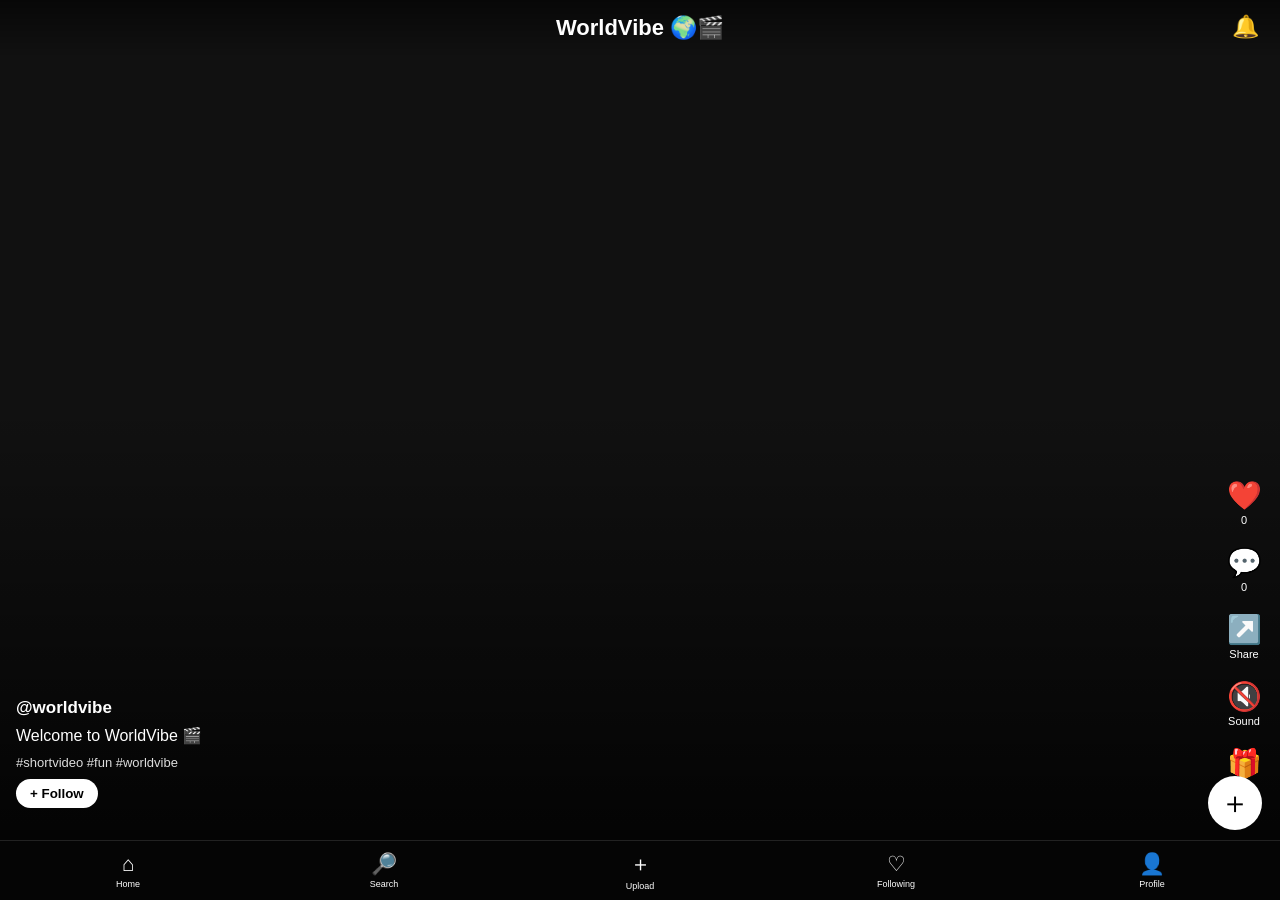
==== app.html @ ce18f0be "Update app.html" ====
<!doctype html>
<html>
<head>
<meta charset="utf-8">
<meta name="viewport" content="width=device-width,initial-scale=1">
<title>WorldVibe 🌍🎬</title>

<style>
*{box-sizing:border-box}
html,body{
 margin:0;width:100%;height:100%;
 background:#000;color:#fff;
 font-family:Arial,sans-serif;
 overflow:hidden
}
button{
 border:0;background:none;color:#fff;
 cursor:pointer
}
#app{width:100%;height:100%}
#feed{
 width:100%;height:100%;
 overflow-y:auto;
 scroll-snap-type:y mandatory
}
.card{
 position:relative;
 width:100%;
 height:100vh;
 overflow:hidden;
 scroll-snap-align:start;
 background:#111
}
.card video{
 width:100%;height:100%;
 object-fit:cover
}
.shade{
 position:absolute;inset:0;
 background:linear-gradient(transparent 45%,rgba(0,0,0,.9));
 pointer-events:none
}
.topbar{
 position:fixed;
 top:0;left:0;right:0;
 height:55px;
 z-index:40;
 display:flex;
 align-items:center;
 justify-content:center;
 background:linear-gradient(rgba(0,0,0,.55),transparent)
}
.logo{
 font-size:22px;
 font-weight:bold
}
.info{
 position:absolute;
 left:16px;
 bottom:92px;
 z-index:10
}
.info b{font-size:17px}
.info p{margin:8px 0}
.info span{font-size:13px;color:#ddd}
.actions{
 position:absolute;
 right:12px;
 bottom:105px;
 display:flex;
 flex-direction:column;
 gap:18px;
 z-index:20;
 text-align:center
}
.action{
 font-size:28px;
 min-width:48px
}
.action small{
 display:block;
 font-size:11px;
 margin-top:2px
}
.followBtn{
 background:#fff;
 color:#000;
 border-radius:20px;
 padding:7px 14px;
 font-weight:bold;
 margin-top:8px
}
.upload{
 position:fixed;
 right:18px;
 bottom:70px;
 width:54px;height:54px;
 border-radius:50%;
 background:#fff;
 color:#000;
 font-size:30px;
 z-index:35
}
nav{
 position:fixed;
 bottom:0;left:0;right:0;
 height:60px;
 background:#050505;
 display:flex;
 justify-content:space-around;
 align-items:center;
 z-index:30;
 border-top:1px solid #222
}
nav button{
 width:20%;
 font-size:21px
}
nav span{
 display:block;
 font-size:9px;
 margin-top:3px
}
.overlay{
 display:none;
 position:fixed;
 inset:0;
 background:#111;
 z-index:100;
 overflow-y:auto;
 padding:22px 18px 80px
}
.close{
 position:absolute;
 right:14px;
 top:12px;
 font-size:25px
}
.profileHead{text-align:center;margin-top:35px}
.avatar{
 width:95px;height:95px;
 border-radius:50%;
 background:#333;
 margin:auto;
 display:flex;
 align-items:center;
 justify-content:center;
 overflow:hidden;
 font-size:45px
}
.avatar img{
 width:100%;height:100%;
 object-fit:cover;
 display:none
}
.profileName{
 font-size:22px;
 margin:12px 0 4px
}
.muted{color:#aaa}
.whiteBtn{
 background:#fff;
 color:#000;
 border-radius:10px;
 padding:10px 18px;
 font-size:15px;
 margin:6px
}
.stats{
 display:flex;
 justify-content:space-around;
 text-align:center;
 margin:25px 0
}
.stats b{font-size:18px}
.stats small{
 display:block;
 color:#aaa;
 margin-top:4px
}
.searchBox{
 width:100%;
 padding:13px;
 border:1px solid #444;
 border-radius:12px;
 background:#222;
 color:#fff;
 font-size:16px;
 margin:50px 0 15px
}
.searchResult{
 padding:14px;
 background:#222;
 border-radius:12px;
 margin:8px 0
}
.commentBox{
 margin-top:15px
}
.commentItem{
 background:rgba(0,0,0,.7);
 padding:8px 12px;
 border-radius:12px;
 margin-top:7px
}
.menu{
 background:#1d1d1d;
 padding:15px;
 border-radius:14px;
 margin:10px 0
}
.coinBox{
 background:linear-gradient(135deg,#222,#111);
 border:1px solid #444;
 border-radius:16px;
 padding:20px;
 text-align:center;
 margin-top:15px
}
.coin{
 font-size:32px;
 font-weight:bold
}
.gift{
 display:inline-block;
 background:#292929;
 padding:12px;
 border-radius:12px;
 margin:5px;
 font-size:14px
}
.noData{
 text-align:center;
 color:#777;
 padding:45px 0
}
.adBox{
 margin:20px 0;
 padding:18px;
 text-align:center;
 border:1px dashed #555;
 border-radius:12px;
 color:#888
}
</style>
</head>

<body>

<div id="app">

<div class="topbar">
<div class="logo">WorldVibe 🌍🎬</div>
</div>

<div id="feed">

<section class="card">

<video
id="video"
autoplay
muted
loop
playsinline
src="https://interactive-examples.mdn.mozilla.net/media/cc0-videos/flower.mp4">
</video>

<div class="shade"></div>

<div class="info">
<b id="videoUser">@worldvibe</b>
<p id="videoCaption">Welcome to WorldVibe 🎬</p>
<span>#shortvideo #fun #worldvibe</span>
<br>
<button class="followBtn" onclick="followUser()">+ Follow</button>
</div>

<div class="actions">

<button class="action" onclick="likeVideo()">
❤️
<small id="likes">0</small>
</button>

<button class="action" onclick="commentVideo()">
💬
<small id="commentCount">0</small>
</button>

<button class="action" onclick="shareVideo()">
↗️
<small>Share</small>
</button>

<button class="action" onclick="toggleSound()">
🔇
<small id="soundText">Sound</small>
</button>

<button class="action" onclick="openGifts()">
🎁
<small>Gift</small>
</button>

</div>

<div id="commentsBox"
style="position:absolute;left:15px;bottom:145px;z-index:20;max-width:70%">
</div>

</section>

</div>

<input id="videoInput" type="file" accept="video/*" hidden>

<button class="upload" onclick="selectVideo()">＋</button>

<nav>

<button onclick="goHome()">
⌂
<span>Home</span>
</button>

<button onclick="openSearch()">
🔎
<span>Search</span>
</button>

<button onclick="selectVideo()">
＋
<span>Upload</span>
</button>

<button onclick="openFollowing()">
♡
<span>Following</span>
</button>

<button onclick="openProfile()">
👤
<span>Profile</span>
</button>

</nav>


<!-- PROFILE -->

<div id="profileBox" class="overlay">

<button class="close" onclick="closeOverlay('profileBox')">✕</button>

<div class="profileHead">

<div class="avatar">

<img id="profilePhoto">

<span id="profileIcon">👤</span>

</div>

<input
id="profilePhotoInput"
type="file"
accept="image/*"
hidden>

<button
class="whiteBtn"
onclick="document.getElementById('profilePhotoInput').click()">
📷 Change Photo
</button>

<div class="profileName" id="profileUsername">
@worldvibe
</div>

<div class="muted">
WorldVibe 🌍
</div>

<button class="whiteBtn" onclick="editProfile()">
✏️ Edit Profile
</button>

</div>

<div class="stats">

<div>
<b id="myVideosCount">0</b>
<small>Videos</small>
</div>

<div>
<b id="followersCount">0</b>
<small>Followers</small>
</div>

<div>
<b id="followingCount">0</b>
<small>Following</small>
</div>

<div>
<b id="myLikesCount">0</b>
<small>Likes</small>
</div>

</div>

<hr style="border-color:#333">

<h3>🎬 My Videos</h3>

<div id="myVideos" class="noData">
No videos yet
</div>

<h3>💰 Creator Center</h3>

<div class="coinBox">

<div class="coin">
🪙 <span id="coins">0</span>
</div>

<p class="muted">
Coins & creator earnings prototype
</p>

<button class="whiteBtn" onclick="openGifts()">
🎁 Gifts
</button>

<button class="whiteBtn" onclick="showEarnings()">
💰 Earnings
</button>

</div>

<div class="adBox">
📢 Advertisement Space
<br>
<small>Ads can be connected later with a real ad network.</small>
</div>

<div class="menu" onclick="showReport()">
🚩 Report a Problem
</div>

<div class="menu" onclick="showBlock()">
🚫 Block User
</div>

</div>


<!-- SEARCH -->

<div id="searchBox" class="overlay">

<button class="close" onclick="closeOverlay('searchBox')">✕</button>

<input
id="searchInput"
class="searchBox"
placeholder="Search users, videos..."
oninput="searchUsers()">

<div id="searchResults">

<div class="noData">
Search WorldVibe
</div>

</div>

</div>


<!-- FOLLOWING -->

<div id="followingBox" class="overlay">

<button class="close" onclick="closeOverlay('followingBox')">✕</button>

<h2 style="margin-top:50px">♡ Following</h2>

<div id="followingList" class="noData">
You are not following anyone yet.
</div>

</div>


<!-- NOTIFICATIONS -->

<div id="notificationBox" class="overlay">

<button class="close" onclick="closeOverlay('notificationBox')">✕</button>

<h2 style="margin-top:50px">🔔 Notifications</h2>

<div id="notifications">

<div class="menu">
❤️ Welcome to WorldVibe
</div>

</div>

</div>


<!-- GIFTS -->

<div id="giftBox" class="overlay">

<button class="close" onclick="closeOverlay('giftBox')">✕</button>

<h2 style="margin-top:50px">🎁 Send Gift</h2>

<p class="muted">
Choose a virtual gift.
</p>

<div>

<button class="gift" onclick="sendGift(10)">
🌹 Rose<br>10 coins
</button>

<button class="gift" onclick="sendGift(50)">
❤️ Heart<br>50 coins
</button>

<button class="gift" onclick="sendGift(100)">
💎 Diamond<br>100 coins
</button>

<button class="gift" onclick="sendGift(500)">
👑 Crown<br>500 coins
</button>

</div>

<div class="coinBox">
Your Coins:
<strong id="giftCoins">0</strong>
</div>

</div>


<!-- NOTIFICATION BUTTON -->

<button
onclick="openNotifications()"
style="
position:fixed;
top:13px;
right:15px;
z-index:45;
font-size:22px;">
🔔
</button>

</div>


<script>

let likes=0;
let liked=false;
let followed=false;
let followers=0;
let following=0;
let comments=0;
let coins=0;
let uploadedVideos=0;
let myLikes=0;

let followingUsers=[];

function $(id){
 return document.getElementById(id);
}


/* HOME */

function goHome(){

 closeAll();

 $('feed').scrollTop=0;

}


/* PROFILE */

function openProfile(){

 closeAll();

 $('profileBox').style.display='block';

 updateStats();

}

function editProfile(){

 let name=prompt("Enter your name:");

 if(name && name.trim()){

  $('profileUsername').innerText="@"+name.trim();

 }

}


/* PROFILE PHOTO */

$('profilePhotoInput').onchange=function(){

 if(this.files[0]){

  let photo=$('profilePhoto');

  let icon=$('profileIcon');

  photo.src=URL.createObjectURL(this.files[0]);

  photo.style.display='block';

  icon.style.display='none';

 }

};


/* LIKE */

function likeVideo(){

 if(liked){

  likes--;

  liked=false;

 }else{

  likes++;

  liked=true;

 }

 $('likes').innerText=likes;

 myLikes=likes;

 $('myLikesCount').innerText=myLikes;

}


/* FOLLOW */

function followUser(){

 if(followed){

  followed=false;

  followers=Math.max(0,followers-1);

  following=Math.max(0,following-1);

  followingUsers=followingUsers.filter(
   x=>x!=='@worldvibe'
  );

 }else{

  followed=true;

  followers++;

  following++;

  followingUsers.push('@worldvibe');

  addNotification(
   "You are now following @worldvibe"
  );

 }

 updateStats();

 document.querySelector('.followBtn').innerText=
 followed ? "✓ Following" : "+ Follow";

}


/* COMMENTS */

function commentVideo(){

 let text=prompt("Write your comment:");

 if(!text || !text.trim()) return;

 comments++;

 $('commentCount').innerText=comments;

 let item=document.createElement('div');

 item.className='commentItem';

 item.innerText="💬 "+text.trim();

 $('commentsBox').appendChild(item);

}


/* SOUND */

function toggleSound(){

 let v=$('video');

 v.muted=!v.muted;

 $('soundText').innerText=
 v.muted ? "Sound" : "Mute";

}


/* SHARE */

function shareVideo(){

 if(navigator.share){

  navigator.share({

   title:"WorldVibe",

   text:"Check this video on WorldVibe 🌍🎬"

  }).catch(()=>{});

 }else{

  alert("Share feature is available on this device/browser.");

 }

}


/* UPLOAD */

function selectVideo(){

 $('videoInput').click();

}

$('videoInput').onchange=function(){

 if(!this.files[0]) return;

 let file=this.files[0];

 let url=URL.createObjectURL(file);

 let v=$('video');

 v.src=url;

 v.muted=false;

 v.controls=true;

 v.load();

 v.play().catch(()=>{});

 uploadedVideos++;

 updateStats();

 $('myVideos').innerHTML=
 '<div class="menu">🎬 '+escapeHtml(file.name)+'</div>';

 $('videoCaption').innerText=
 "My new WorldVibe video 🎬";

 addNotification(
  "Your video was uploaded successfully."
 );

};


/* SEARCH */

function openSearch(){

 closeAll();

 $('searchBox').style.display='block';

 setTimeout(()=>{
  $('searchInput').focus();
 },100);

}

function searchUsers(){

 let q=$('searchInput').value.toLowerCase().trim();

 let box=$('searchResults');

 if(!q){

  box.innerHTML=
  '<div class="noData">Search WorldVibe</div>';

  return;

 }

 let users=[
  '@worldvibe',
  '@creator',
  '@music',
  '@travel',
  '@fun',
  '@sports'
 ];

 let results=users.filter(
  u=>u.includes(q)
 );

 if(results.length===0){

  box.innerHTML=
  '<div class="noData">No results found</div>';

  return;

 }

 box.innerHTML='';

 results.forEach(user=>{

  let div=document.createElement('div');

  div.className='searchResult';

  div.innerHTML=
  '<b>'+user+'</b><br>'+
  '<small class="muted">WorldVibe creator</small>';

  box.appendChild(div);

 });

}


/* FOLLOWING */

function openFollowing(){

 closeAll();

 $('followingBox').style.display='block';

 renderFollowing();

}

function renderFollowing(){

 let box=$('followingList');

 if(followingUsers.length===0){

  box.className='noData';

  box.innerText=
  'You are not following anyone yet.';

  return;

 }

 box.className='';

 box.innerHTML='';

 followingUsers.forEach(user=>{

  let div=document.createElement('div');

  div.className='searchResult';

  div.innerHTML=
  '👤 <b>'+user+'</b>';

  box.appendChild(div);

 });

}


/* NOTIFICATIONS */

function openNotifications(){

 closeAll();

 $('notificationBox').style.display='block';

}

function addNotification(text){

 let div=document.createElement('div');

 div.className='menu';

 div.innerText='🔔 '+text;

 $('notifications').prepend(div);

}


/* GIFTS */

function openGifts(){

 closeAll();

 $('giftBox').style.display='block';

 $('giftCoins').innerText=coins;

}

function sendGift(amount){

 if(coins < amount){

  alert(
   "Not enough coins in prototype."
  );

  return;

 }

 coins-=amount;

 $('giftCoins').innerText=coins;

 $('coins').innerText=coins;

 addNotification(
  "You sent a gift worth "+amount+" coins."
 );

 alert("Gift sent 🎁");

}


/* EARNINGS */

function showEarnings(){

 alert(
  "Creator Earnings\n\n"+
  "Coins: "+coins+"\n\n"+
  "Real money withdrawals will be connected later with a secure payment system."
 );

}


/* REPORT */

function showReport(){

 let text=prompt(
  "Tell us about the problem:"
 );

 if(text){

  addNotification(
   "Your report has been submitted."
  );

  alert(
   "Report submitted successfully."
  );

 }

}


/* BLOCK */

function showBlock(){

 if(confirm(
  "Block @worldvibe?"
 )){

  addNotification(
   "User blocked in prototype."
  );

  alert("User blocked.");

 }

}


/* STATS */

function updateStats(){

 $('myVideosCount').innerText=
 uploadedVideos;

 $('followersCount').innerText=
 followers;

 $('followingCount').innerText=
 following;

 $('myLikesCount').innerText=
 myLikes;

}


/* CLOSE */

function closeOverlay(id){

 $(id).style.display='none';

}

function closeAll(){

 document.querySelectorAll('.overlay')
 .forEach(x=>{
  x.style.display='none';
 });

}


/* ESCAPE */

function escapeHtml(text){

 return text
 .replace(/&/g,'&amp;')
 .replace(/</g,'&lt;')
 .replace(/>/g,'&gt;')
 .replace(/"/g,'&quot;')
 .replace(/'/g,'&#039;');

}


/* INITIAL */

updateStats();

</script>

</body>
</html>
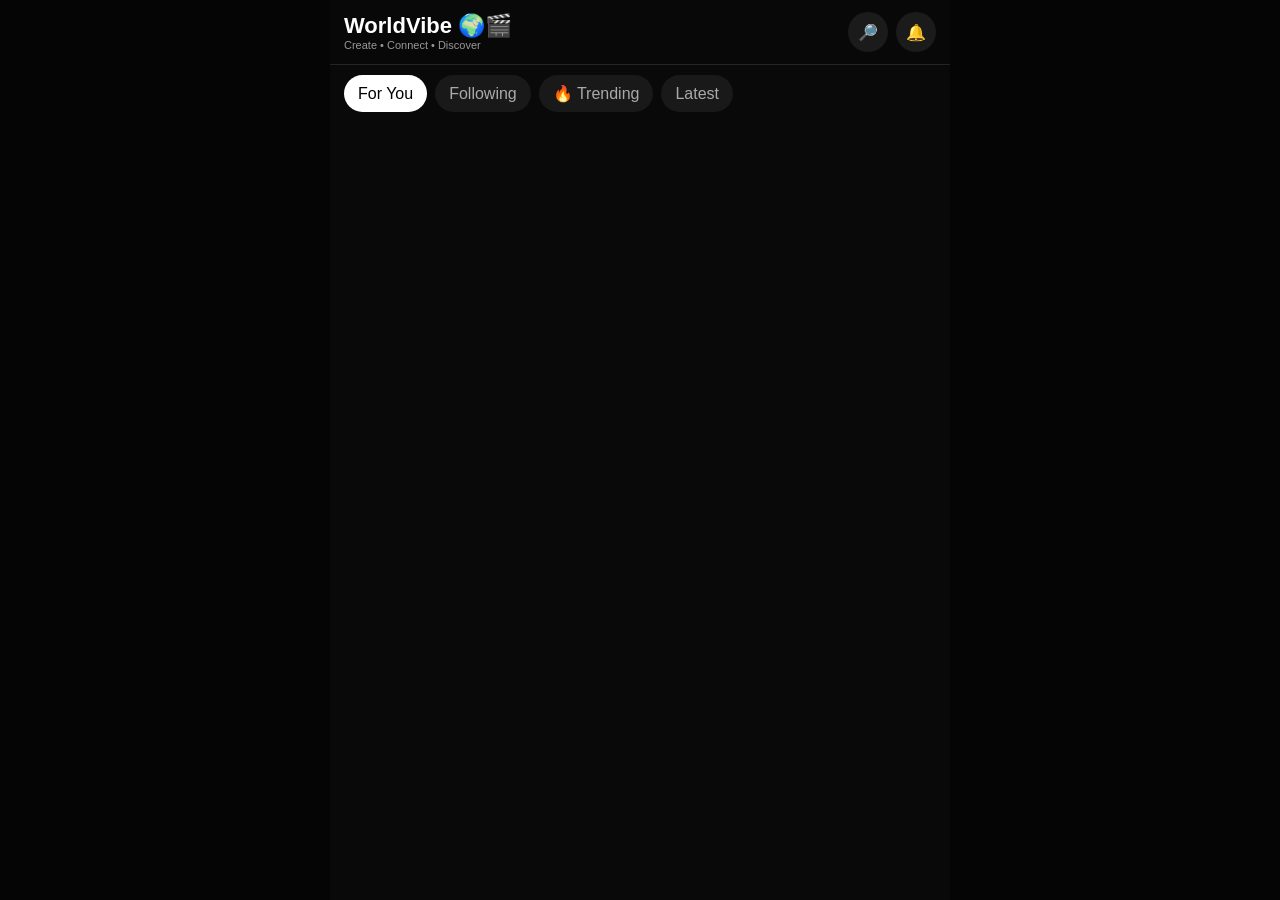
==== commit ebc93740: "Update app.html" ====
--- a/app.html
+++ b/app.html
@@ -1,1116 +1,970 @@
 <!doctype html>
-<html>
+<html lang="en">
 <head>
 <meta charset="utf-8">
-<meta name="viewport" content="width=device-width,initial-scale=1">
+<meta name="viewport" content="width=device-width,initial-scale=1,maximum-scale=1">
+<meta name="theme-color" content="#050505">
 <title>WorldVibe 🌍🎬</title>
 
 <style>
 *{box-sizing:border-box}
-html,body{
- margin:0;width:100%;height:100%;
- background:#000;color:#fff;
- font-family:Arial,sans-serif;
- overflow:hidden
-}
-button{
- border:0;background:none;color:#fff;
- cursor:pointer
-}
-#app{width:100%;height:100%}
-#feed{
- width:100%;height:100%;
- overflow-y:auto;
- scroll-snap-type:y mandatory
-}
+html,body{margin:0;background:#050505;color:#fff;font-family:Arial,Helvetica,sans-serif}
+body.light{background:#f2f2f2;color:#111}
+button,input,textarea,select{font:inherit}
+button{border:0;cursor:pointer}
+
+.app{max-width:620px;margin:auto;min-height:100vh;background:#090909}
+body.light .app{background:#fff}
+
+.top{
+ position:sticky;top:0;z-index:30;
+ background:#090909ee;backdrop-filter:blur(14px);
+ padding:12px 14px;border-bottom:1px solid #252525
+}
+body.light .top{background:#fffffff2}
+
+.brand{font-size:22px;font-weight:800}
+.sub{font-size:11px;color:#999}
+
+.row{display:flex;align-items:center;gap:8px}
+.between{justify-content:space-between}
+
+.icon{
+ width:40px;height:40px;border-radius:50%;
+ background:#1b1b1b;color:#fff
+}
+
+.page{display:none;padding-bottom:90px}
+.page.active{display:block}
+
+.pad{padding:14px}
+.section{margin:15px 14px}
+
+.tabs{
+ display:flex;gap:8px;overflow:auto;
+ padding:10px 14px
+}
+.tabs button{
+ background:#191919;color:#aaa;
+ border-radius:20px;padding:9px 14px;
+ white-space:nowrap
+}
+.tabs button.active{background:#fff;color:#000}
+
 .card{
- position:relative;
+ background:#111;border:1px solid #252525;
+ border-radius:18px;margin:12px 14px;overflow:hidden
+}
+body.light .card{background:#fff;border-color:#ddd}
+
+.cardpad{padding:14px}
+
+.video{
+ height:480px;background:#000;
+ position:relative;overflow:hidden;
+ display:flex;align-items:center;justify-content:center
+}
+
+.video video,.video img{
+ width:100%;height:100%;object-fit:cover
+}
+
+.videoPlaceholder{
+ font-size:70px
+}
+
+.overlay{
+ position:absolute;left:12px;right:12px;bottom:12px;
+ display:flex;justify-content:space-between;
+ align-items:flex-end
+}
+
+.caption{
+ max-width:70%;
+ text-shadow:0 2px 6px #000
+}
+
+.actions{
+ display:flex;flex-direction:column;gap:8px
+}
+
+.action{
+ background:#000a;color:#fff;
+ border-radius:20px;padding:9px 11px
+}
+
+.avatar{
+ width:42px;height:42px;border-radius:50%;
+ object-fit:cover;background:#333
+}
+
+.avatar.big{width:82px;height:82px}
+
+.muted{color:#999;font-size:13px}
+.red{color:#ff375f}
+.gold{color:#ffd54a}
+.green{color:#35d07f}
+
+.pill{
+ background:#1b1b1b;color:#fff;
+ border-radius:22px;padding:9px 13px
+}
+
+input,textarea,select{
  width:100%;
- height:100vh;
- overflow:hidden;
- scroll-snap-align:start;
- background:#111
-}
-.card video{
- width:100%;height:100%;
- object-fit:cover
-}
-.shade{
- position:absolute;inset:0;
- background:linear-gradient(transparent 45%,rgba(0,0,0,.9));
- pointer-events:none
-}
-.topbar{
+ background:#181818;color:#fff;
+ border:1px solid #303030;
+ border-radius:12px;padding:12px;
+ margin:6px 0;outline:none
+}
+
+body.light input,
+body.light textarea,
+body.light select{
+ background:#eee;color:#111;border-color:#ccc
+}
+
+.primary{
+ background:#fff;color:#000;
+ padding:12px 16px;border-radius:12px;
+ font-weight:700
+}
+
+.secondary{
+ background:#242424;color:#fff;
+ padding:12px 16px;border-radius:12px
+}
+
+.danger{
+ background:#ff375f;color:#fff;
+ padding:12px 16px;border-radius:12px
+}
+
+.grid{
+ display:grid;
+ grid-template-columns:repeat(2,1fr);
+ gap:10px
+}
+
+.stat{
+ background:#151515;
+ border:1px solid #282828;
+ border-radius:14px;
+ padding:13px;
+ text-align:center
+}
+
+body.light .stat{background:#f2f2f2;border-color:#ddd}
+
+.stat b{
+ display:block;font-size:20px
+}
+
+.listitem{
+ padding:14px 0;
+ border-bottom:1px solid #262626
+}
+
+.notice{
+ background:#171717;
+ border-radius:12px;
+ padding:12px;
+ margin:8px 0
+}
+
+body.light .notice{background:#eee}
+
+.badge{
+ font-size:11px;
+ background:#292929;
+ border-radius:10px;
+ padding:4px 7px
+}
+
+.nav{
  position:fixed;
- top:0;left:0;right:0;
- height:55px;
+ bottom:0;
+ left:50%;
+ transform:translateX(-50%);
+ width:min(620px,100%);
  z-index:40;
- display:flex;
- align-items:center;
- justify-content:center;
- background:linear-gradient(rgba(0,0,0,.55),transparent)
-}
-.logo{
- font-size:22px;
- font-weight:bold
-}
-.info{
- position:absolute;
- left:16px;
- bottom:92px;
- z-index:10
-}
-.info b{font-size:17px}
-.info p{margin:8px 0}
-.info span{font-size:13px;color:#ddd}
-.actions{
- position:absolute;
- right:12px;
- bottom:105px;
- display:flex;
- flex-direction:column;
- gap:18px;
- z-index:20;
- text-align:center
-}
-.action{
- font-size:28px;
- min-width:48px
-}
-.action small{
+ display:grid;
+ grid-template-columns:repeat(5,1fr);
+ background:#090909f7;
+ border-top:1px solid #292929;
+ padding:7px 4px
+}
+
+body.light .nav{background:#fff}
+
+.nav button{
+ background:none;
+ color:#999;
+ padding:5px;
+ font-size:11px
+}
+
+.nav button.active{color:#fff}
+body.light .nav button.active{color:#000}
+
+.nav b{
  display:block;
- font-size:11px;
- margin-top:2px
-}
-.followBtn{
- background:#fff;
- color:#000;
- border-radius:20px;
- padding:7px 14px;
- font-weight:bold;
- margin-top:8px
-}
-.upload{
- position:fixed;
- right:18px;
- bottom:70px;
- width:54px;height:54px;
- border-radius:50%;
- background:#fff;
- color:#000;
- font-size:30px;
- z-index:35
-}
-nav{
- position:fixed;
- bottom:0;left:0;right:0;
- height:60px;
- background:#050505;
- display:flex;
- justify-content:space-around;
- align-items:center;
- z-index:30;
- border-top:1px solid #222
-}
-nav button{
- width:20%;
- font-size:21px
-}
-nav span{
- display:block;
- font-size:9px;
- margin-top:3px
-}
-.overlay{
- display:none;
+ font-size:20px
+}
+
+.modal{
  position:fixed;
  inset:0;
- background:#111;
+ background:#000b;
  z-index:100;
- overflow-y:auto;
- padding:22px 18px 80px
-}
+ display:none;
+ align-items:flex-end
+}
+
+.modal.show{display:flex}
+
+.sheet{
+ background:#101010;
+ color:#fff;
+ width:100%;
+ max-width:620px;
+ margin:auto;
+ border-radius:22px 22px 0 0;
+ padding:18px;
+ max-height:88vh;
+ overflow:auto
+}
+
+body.light .sheet{background:#fff;color:#111}
+
 .close{
- position:absolute;
- right:14px;
- top:12px;
- font-size:25px
-}
-.profileHead{text-align:center;margin-top:35px}
-.avatar{
- width:95px;height:95px;
+ float:right;
+ width:34px;height:34px;
  border-radius:50%;
- background:#333;
- margin:auto;
- display:flex;
- align-items:center;
- justify-content:center;
- overflow:hidden;
- font-size:45px
-}
-.avatar img{
- width:100%;height:100%;
- object-fit:cover;
+ background:#222;color:#fff
+}
+
+.toast{
+ position:fixed;
+ bottom:95px;
+ left:50%;
+ transform:translateX(-50%);
+ background:#fff;color:#000;
+ padding:12px 18px;
+ border-radius:24px;
+ z-index:200;
  display:none
 }
-.profileName{
- font-size:22px;
- margin:12px 0 4px
-}
-.muted{color:#aaa}
-.whiteBtn{
- background:#fff;
- color:#000;
- border-radius:10px;
- padding:10px 18px;
- font-size:15px;
- margin:6px
-}
-.stats{
- display:flex;
- justify-content:space-around;
- text-align:center;
- margin:25px 0
-}
-.stats b{font-size:18px}
-.stats small{
- display:block;
- color:#aaa;
- margin-top:4px
-}
-.searchBox{
- width:100%;
- padding:13px;
- border:1px solid #444;
- border-radius:12px;
- background:#222;
- color:#fff;
- font-size:16px;
- margin:50px 0 15px
-}
-.searchResult{
- padding:14px;
- background:#222;
- border-radius:12px;
- margin:8px 0
-}
-.commentBox{
- margin-top:15px
-}
-.commentItem{
- background:rgba(0,0,0,.7);
- padding:8px 12px;
- border-radius:12px;
- margin-top:7px
-}
-.menu{
- background:#1d1d1d;
- padding:15px;
- border-radius:14px;
- margin:10px 0
-}
-.coinBox{
- background:linear-gradient(135deg,#222,#111);
- border:1px solid #444;
- border-radius:16px;
- padding:20px;
- text-align:center;
- margin-top:15px
-}
-.coin{
- font-size:32px;
- font-weight:bold
-}
-.gift{
- display:inline-block;
- background:#292929;
- padding:12px;
- border-radius:12px;
- margin:5px;
- font-size:14px
-}
-.noData{
- text-align:center;
- color:#777;
- padding:45px 0
-}
-.adBox{
- margin:20px 0;
- padding:18px;
- text-align:center;
- border:1px dashed #555;
- border-radius:12px;
- color:#888
+
+.search{
+ display:flex;gap:8px
+}
+
+.search input{margin:0}
+
+.small{font-size:12px}
+
+hr{
+ border:0;border-top:1px solid #292929
+}
+
+.live{
+ background:#ff1744;
+ border-radius:8px;
+ padding:4px 7px;
+ font-size:11px
 }
 </style>
 </head>
 
 <body>
 
-<div id="app">
-
-<div class="topbar">
-<div class="logo">WorldVibe 🌍🎬</div>
-</div>
-
-<div id="feed">
-
-<section class="card">
-
-<video
-id="video"
-autoplay
-muted
-loop
-playsinline
-src="https://interactive-examples.mdn.mozilla.net/media/cc0-videos/flower.mp4">
-</video>
-
-<div class="shade"></div>
-
-<div class="info">
-<b id="videoUser">@worldvibe</b>
-<p id="videoCaption">Welcome to WorldVibe 🎬</p>
-<span>#shortvideo #fun #worldvibe</span>
-<br>
-<button class="followBtn" onclick="followUser()">+ Follow</button>
-</div>
-
-<div class="actions">
-
-<button class="action" onclick="likeVideo()">
-❤️
-<small id="likes">0</small>
-</button>
-
-<button class="action" onclick="commentVideo()">
-💬
-<small id="commentCount">0</small>
-</button>
-
-<button class="action" onclick="shareVideo()">
-↗️
-<small>Share</small>
-</button>
-
-<button class="action" onclick="toggleSound()">
-🔇
-<small id="soundText">Sound</small>
-</button>
-
-<button class="action" onclick="openGifts()">
-🎁
-<small>Gift</small>
-</button>
-
-</div>
-
-<div id="commentsBox"
-style="position:absolute;left:15px;bottom:145px;z-index:20;max-width:70%">
-</div>
-
-</section>
-
-</div>
-
-<input id="videoInput" type="file" accept="video/*" hidden>
-
-<button class="upload" onclick="selectVideo()">＋</button>
-
-<nav>
-
-<button onclick="goHome()">
-⌂
-<span>Home</span>
-</button>
-
-<button onclick="openSearch()">
-🔎
-<span>Search</span>
-</button>
-
-<button onclick="selectVideo()">
-＋
-<span>Upload</span>
-</button>
-
-<button onclick="openFollowing()">
-♡
-<span>Following</span>
-</button>
-
-<button onclick="openProfile()">
-👤
-<span>Profile</span>
-</button>
-
-</nav>
+<div class="app">
+
+<header class="top row between">
+  <div>
+    <div class="brand">WorldVibe 🌍🎬</div>
+    <div class="sub">Create • Connect • Discover</div>
+  </div>
+
+  <div class="row">
+    <button class="icon" onclick="openModal('searchModal')">🔎</button>
+    <button class="icon" onclick="openPage('notifications')">🔔</button>
+  </div>
+</header>
+
+
+<!-- HOME -->
+
+<main id="home" class="page active">
+
+  <div class="tabs">
+
+    <button class="active"
+      onclick="setFeed('foryou',this)">
+      For You
+    </button>
+
+    <button onclick="setFeed('following',this)">
+      Following
+    </button>
+
+    <button onclick="setFeed('trending',this)">
+      🔥 Trending
+    </button>
+
+    <button onclick="setFeed('latest',this)">
+      Latest
+    </button>
+
+  </div>
+
+  <div id="feed"></div>
+
+</main>
+
+
+<!-- DISCOVER -->
+
+<main id="discover" class="page">
+
+  <div class="pad">
+
+    <div class="search">
+
+      <input
+        id="discoverSearch"
+        placeholder="Search people, videos, hashtags..."
+        oninput="searchAll()">
+
+      <button
+        class="primary"
+        onclick="searchAll()">
+        Search
+      </button>
+
+    </div>
+
+  </div>
+
+  <div class="tabs">
+
+    <button class="active">
+      🔥 Trending
+    </button>
+
+    <button onclick="toast('Challenges ready for backend')">
+      🏆 Challenges
+    </button>
+
+    <button onclick="toast('Sounds library ready')">
+      🎵 Sounds
+    </button>
+
+  </div>
+
+  <div class="section">
+
+    <h2>Trending Creators</h2>
+
+    <div id="creators"></div>
+
+  </div>
+
+  <div class="section">
+
+    <h2>Trending Hashtags</h2>
+
+    <div class="row" style="flex-wrap:wrap">
+
+      <span class="pill">#WorldVibe</span>
+      <span class="pill">#Travel</span>
+      <span class="pill">#Music</span>
+      <span class="pill">#Comedy</span>
+      <span class="pill">#Football</span>
+      <span class="pill">#Viral</span>
+
+    </div>
+
+  </div>
+
+  <div class="section">
+
+    <h2>Search Results</h2>
+
+    <div id="results" class="muted">
+      Type something above.
+    </div>
+
+  </div>
+
+</main>
+
+
+<!-- CREATE -->
+
+<main id="upload" class="page">
+
+  <div class="section">
+
+    <h2>Create Post</h2>
+
+    <div class="card cardpad">
+
+      <label>Video / Photo</label>
+
+      <input
+        id="mediaFile"
+        type="file"
+        accept="video/*,image/*"
+        onchange="previewUpload()">
+
+      <div id="uploadPreview" class="notice">
+        Choose a video or image.
+      </div>
+
+      <textarea
+        id="caption"
+        rows="3"
+        placeholder="Write a caption... #WorldVibe">
+      </textarea>
+
+      <input
+        id="hashtags"
+        placeholder="Hashtags">
+
+      <input
+        id="soundName"
+        placeholder="Sound / music name">
+
+      <input
+        id="postLocation"
+        placeholder="Location">
+
+      <select id="privacy">
+        <option>Public</option>
+        <option>Followers</option>
+        <option>Private</option>
+      </select>
+
+      <div class="grid">
+
+        <button
+          class="secondary"
+          onclick="saveDraft()">
+          💾 Save Draft
+        </button>
+
+        <button
+          class="primary"
+          onclick="publishPost()">
+          🚀 Publish
+        </button>
+
+      </div>
+
+    </div>
+
+
+    <div class="card cardpad">
+
+      <h3>Video Editor</h3>
+
+      <div class="grid">
+
+        <button class="secondary"
+          onclick="toast('Trim editor UI ready')">
+          ✂️ Trim
+        </button>
+
+        <button class="secondary"
+          onclick="toast('Speed controls ready')">
+          ⏩ Speed
+        </button>
+
+        <button class="secondary"
+          onclick="toast('Text & stickers ready')">
+          ✨ Text
+        </button>
+
+        <button class="secondary"
+          onclick="toast('Filters ready')">
+          🎨 Filters
+        </button>
+
+        <button class="secondary"
+          onclick="toast('Voice-over ready')">
+          🎙️ Voice
+        </button>
+
+        <button class="secondary"
+          onclick="toast('Duet / Remix ready')">
+          🔀 Remix
+        </button>
+
+      </div>
+
+    </div>
+
+
+    <div class="card cardpad">
+
+      <h3>Other Post Types</h3>
+
+      <div class="grid">
+
+        <button class="secondary"
+          onclick="toast('Photo slideshow ready')">
+          🖼️ Slideshow
+        </button>
+
+        <button class="secondary"
+          onclick="toast('LIVE interface ready')">
+          🔴 LIVE
+        </button>
+
+        <button class="secondary"
+          onclick="toast('Schedule post ready')">
+          📅 Schedule
+        </button>
+
+        <button class="secondary"
+          onclick="toast('Promote interface ready')">
+          📣 Promote
+        </button>
+
+      </div>
+
+    </div>
+
+  </div>
+
+</main>
 
 
 <!-- PROFILE -->
 
-<div id="profileBox" class="overlay">
-
-<button class="close" onclick="closeOverlay('profileBox')">✕</button>
-
-<div class="profileHead">
-
-<div class="avatar">
-
-<img id="profilePhoto">
-
-<span id="profileIcon">👤</span>
-
-</div>
-
-<input
-id="profilePhotoInput"
-type="file"
-accept="image/*"
-hidden>
-
-<button
-class="whiteBtn"
-onclick="document.getElementById('profilePhotoInput').click()">
-📷 Change Photo
-</button>
-
-<div class="profileName" id="profileUsername">
-@worldvibe
-</div>
-
-<div class="muted">
-WorldVibe 🌍
-</div>
-
-<button class="whiteBtn" onclick="editProfile()">
-✏️ Edit Profile
-</button>
-
-</div>
-
-<div class="stats">
-
-<div>
-<b id="myVideosCount">0</b>
-<small>Videos</small>
-</div>
-
-<div>
-<b id="followersCount">0</b>
-<small>Followers</small>
-</div>
-
-<div>
-<b id="followingCount">0</b>
-<small>Following</small>
-</div>
-
-<div>
-<b id="myLikesCount">0</b>
-<small>Likes</small>
-</div>
-
-</div>
-
-<hr style="border-color:#333">
-
-<h3>🎬 My Videos</h3>
-
-<div id="myVideos" class="noData">
-No videos yet
-</div>
-
-<h3>💰 Creator Center</h3>
-
-<div class="coinBox">
-
-<div class="coin">
-🪙 <span id="coins">0</span>
-</div>
-
-<p class="muted">
-Coins & creator earnings prototype
-</p>
-
-<button class="whiteBtn" onclick="openGifts()">
-🎁 Gifts
-</button>
-
-<button class="whiteBtn" onclick="showEarnings()">
-💰 Earnings
-</button>
-
-</div>
-
-<div class="adBox">
-📢 Advertisement Space
-<br>
-<small>Ads can be connected later with a real ad network.</small>
-</div>
-
-<div class="menu" onclick="showReport()">
-🚩 Report a Problem
-</div>
-
-<div class="menu" onclick="showBlock()">
-🚫 Block User
-</div>
-
-</div>
-
-
-<!-- SEARCH -->
-
-<div id="searchBox" class="overlay">
-
-<button class="close" onclick="closeOverlay('searchBox')">✕</button>
-
-<input
-id="searchInput"
-class="searchBox"
-placeholder="Search users, videos..."
-oninput="searchUsers()">
-
-<div id="searchResults">
-
-<div class="noData">
-Search WorldVibe
-</div>
-
-</div>
-
-</div>
-
-
-<!-- FOLLOWING -->
-
-<div id="followingBox" class="overlay">
-
-<button class="close" onclick="closeOverlay('followingBox')">✕</button>
-
-<h2 style="margin-top:50px">♡ Following</h2>
-
-<div id="followingList" class="noData">
-You are not following anyone yet.
-</div>
-
-</div>
+<main id="profile" class="page">
+
+  <div class="section">
+
+    <div class="row">
+
+      <img
+        id="profileAvatar"
+        class="avatar big"
+        alt="Profile">
+
+      <div style="flex:1">
+
+        <h2 id="profileName">Nafeed</h2>
+
+        <div id="profileHandle" class="muted">
+          @nafeed
+        </div>
+
+        <p id="profileBio" class="muted">
+          Welcome to WorldVibe 🌍🎬
+        </p>
+
+      </div>
+
+      <button
+        class="secondary"
+        onclick="openModal('editProfileModal')">
+        Edit
+      </button>
+
+    </div>
+
+
+    <div
+      class="grid"
+      style="margin-top:14px">
+
+      <div class="stat">
+        <b>128</b>
+        Followers
+      </div>
+
+      <div class="stat">
+        <b>86</b>
+        Following
+      </div>
+
+      <div class="stat">
+        <b>2.4K</b>
+        Likes
+      </div>
+
+      <div class="stat">
+        <b>18.6K</b>
+        Views
+      </div>
+
+    </div>
+
+  </div>
+
+
+  <div class="tabs">
+
+    <button
+      class="active"
+      onclick="profileTab('videos',this)">
+      🎬 Videos
+    </button>
+
+    <button
+      onclick="profileTab('saved',this)">
+      🔖 Saved
+    </button>
+
+    <button
+      onclick="profileTab('liked',this)">
+      ❤️ Liked
+    </button>
+
+    <button
+      onclick="profileTab('drafts',this)">
+      📝 Drafts
+    </button>
+
+  </div>
+
+  <div id="profileContent"></div>
+
+</main>
 
 
 <!-- NOTIFICATIONS -->
 
-<div id="notificationBox" class="overlay">
-
-<button class="close" onclick="closeOverlay('notificationBox')">✕</button>
-
-<h2 style="margin-top:50px">🔔 Notifications</h2>
-
-<div id="notifications">
-
-<div class="menu">
-❤️ Welcome to WorldVibe
-</div>
-
-</div>
-
-</div>
-
-
-<!-- GIFTS -->
-
-<div id="giftBox" class="overlay">
-
-<button class="close" onclick="closeOverlay('giftBox')">✕</button>
-
-<h2 style="margin-top:50px">🎁 Send Gift</h2>
-
-<p class="muted">
-Choose a virtual gift.
-</p>
-
-<div>
-
-<button class="gift" onclick="sendGift(10)">
-🌹 Rose<br>10 coins
-</button>
-
-<button class="gift" onclick="sendGift(50)">
-❤️ Heart<br>50 coins
-</button>
-
-<button class="gift" onclick="sendGift(100)">
-💎 Diamond<br>100 coins
-</button>
-
-<button class="gift" onclick="sendGift(500)">
-👑 Crown<br>500 coins
-</button>
-
-</div>
-
-<div class="coinBox">
-Your Coins:
-<strong id="giftCoins">0</strong>
-</div>
-
-</div>
-
-
-<!-- NOTIFICATION BUTTON -->
-
-<button
-onclick="openNotifications()"
-style="
-position:fixed;
-top:13px;
-right:15px;
-z-index:45;
-font-size:22px;">
-🔔
-</button>
-
-</div>
-
-
-<script>
-
-let likes=0;
-let liked=false;
-let followed=false;
-let followers=0;
-let following=0;
-let comments=0;
-let coins=0;
-let uploadedVideos=0;
-let myLikes=0;
-
-let followingUsers=[];
-
-function $(id){
- return document.getElementById(id);
-}
-
-
-/* HOME */
-
-function goHome(){
-
- closeAll();
-
- $('feed').scrollTop=0;
-
-}
-
-
-/* PROFILE */
-
-function openProfile(){
-
- closeAll();
-
- $('profileBox').style.display='block';
-
- updateStats();
-
-}
-
-function editProfile(){
-
- let name=prompt("Enter your name:");
-
- if(name && name.trim()){
-
-  $('profileUsername').innerText="@"+name.trim();
-
- }
-
-}
-
-
-/* PROFILE PHOTO */
-
-$('profilePhotoInput').onchange=function(){
-
- if(this.files[0]){
-
-  let photo=$('profilePhoto');
-
-  let icon=$('profileIcon');
-
-  photo.src=URL.createObjectURL(this.files[0]);
-
-  photo.style.display='block';
-
-  icon.style.display='none';
-
- }
-
-};
-
-
-/* LIKE */
-
-function likeVideo(){
-
- if(liked){
-
-  likes--;
-
-  liked=false;
-
- }else{
-
-  likes++;
-
-  liked=true;
-
- }
-
- $('likes').innerText=likes;
-
- myLikes=likes;
-
- $('myLikesCount').innerText=myLikes;
-
-}
-
-
-/* FOLLOW */
-
-function followUser(){
-
- if(followed){
-
-  followed=false;
-
-  followers=Math.max(0,followers-1);
-
-  following=Math.max(0,following-1);
-
-  followingUsers=followingUsers.filter(
-   x=>x!=='@worldvibe'
-  );
-
- }else{
-
-  followed=true;
-
-  followers++;
-
-  following++;
-
-  followingUsers.push('@worldvibe');
-
-  addNotification(
-   "You are now following @worldvibe"
-  );
-
- }
-
- updateStats();
-
- document.querySelector('.followBtn').innerText=
- followed ? "✓ Following" : "+ Follow";
-
-}
-
-
-/* COMMENTS */
-
-function commentVideo(){
-
- let text=prompt("Write your comment:");
-
- if(!text || !text.trim()) return;
-
- comments++;
-
- $('commentCount').innerText=comments;
-
- let item=document.createElement('div');
-
- item.className='commentItem';
-
- item.innerText="💬 "+text.trim();
-
- $('commentsBox').appendChild(item);
-
-}
-
-
-/* SOUND */
-
-function toggleSound(){
-
- let v=$('video');
-
- v.muted=!v.muted;
-
- $('soundText').innerText=
- v.muted ? "Sound" : "Mute";
-
-}
-
-
-/* SHARE */
-
-function shareVideo(){
-
- if(navigator.share){
-
-  navigator.share({
-
-   title:"WorldVibe",
-
-   text:"Check this video on WorldVibe 🌍🎬"
-
-  }).catch(()=>{});
-
- }else{
-
-  alert("Share feature is available on this device/browser.");
-
- }
-
-}
-
-
-/* UPLOAD */
-
-function selectVideo(){
-
- $('videoInput').click();
-
-}
-
-$('videoInput').onchange=function(){
-
- if(!this.files[0]) return;
-
- let file=this.files[0];
-
- let url=URL.createObjectURL(file);
-
- let v=$('video');
-
- v.src=url;
-
- v.muted=false;
-
- v.controls=true;
-
- v.load();
-
- v.play().catch(()=>{});
-
- uploadedVideos++;
-
- updateStats();
-
- $('myVideos').innerHTML=
- '<div class="menu">🎬 '+escapeHtml(file.name)+'</div>';
-
- $('videoCaption').innerText=
- "My new WorldVibe video 🎬";
-
- addNotification(
-  "Your video was uploaded successfully."
- );
-
-};
-
-
-/* SEARCH */
-
-function openSearch(){
-
- closeAll();
-
- $('searchBox').style.display='block';
-
- setTimeout(()=>{
-  $('searchInput').focus();
- },100);
-
-}
-
-function searchUsers(){
-
- let q=$('searchInput').value.toLowerCase().trim();
-
- let box=$('searchResults');
-
- if(!q){
-
-  box.innerHTML=
-  '<div class="noData">Search WorldVibe</div>';
-
-  return;
-
- }
-
- let users=[
-  '@worldvibe',
-  '@creator',
-  '@music',
-  '@travel',
-  '@fun',
-  '@sports'
- ];
-
- let results=users.filter(
-  u=>u.includes(q)
- );
-
- if(results.length===0){
-
-  box.innerHTML=
-  '<div class="noData">No results found</div>';
-
-  return;
-
- }
-
- box.innerHTML='';
-
- results.forEach(user=>{
-
-  let div=document.createElement('div');
-
-  div.className='searchResult';
-
-  div.innerHTML=
-  '<b>'+user+'</b><br>'+
-  '<small class="muted">WorldVibe creator</small>';
-
-  box.appendChild(div);
-
- });
-
-}
-
-
-/* FOLLOWING */
-
-function openFollowing(){
-
- closeAll();
-
- $('followingBox').style.display='block';
-
- renderFollowing();
-
-}
-
-function renderFollowing(){
-
- let box=$('followingList');
-
- if(followingUsers.length===0){
-
-  box.className='noData';
-
-  box.innerText=
-  'You are not following anyone yet.';
-
-  return;
-
- }
-
- box.className='';
-
- box.innerHTML='';
-
- followingUsers.forEach(user=>{
-
-  let div=document.createElement('div');
-
-  div.className='searchResult';
-
-  div.innerHTML=
-  '👤 <b>'+user+'</b>';
-
-  box.appendChild(div);
-
- });
-
-}
-
-
-/* NOTIFICATIONS */
-
-function openNotifications(){
-
- closeAll();
-
- $('notificationBox').style.display='block';
-
-}
-
-function addNotification(text){
-
- let div=document.createElement('div');
-
- div.className='menu';
-
- div.innerText='🔔 '+text;
-
- $('notifications').prepend(div);
-
-}
-
-
-/* GIFTS */
-
-function openGifts(){
-
- closeAll();
-
- $('giftBox').style.display='block';
-
- $('giftCoins').innerText=coins;
-
-}
-
-function sendGift(amount){
-
- if(coins < amount){
-
-  alert(
-   "Not enough coins in prototype."
-  );
-
-  return;
-
- }
-
- coins-=amount;
-
- $('giftCoins').innerText=coins;
-
- $('coins').innerText=coins;
-
- addNotification(
-  "You sent a gift worth "+amount+" coins."
- );
-
- alert("Gift sent 🎁");
-
-}
-
-
-/* EARNINGS */
-
-function showEarnings(){
-
- alert(
-  "Creator Earnings\n\n"+
-  "Coins: "+coins+"\n\n"+
-  "Real money withdrawals will be connected later with a secure payment system."
- );
-
-}
-
-
-/* REPORT */
-
-function showReport(){
-
- let text=prompt(
-  "Tell us about the problem:"
- );
-
- if(text){
-
-  addNotification(
-   "Your report has been submitted."
-  );
-
-  alert(
-   "Report submitted successfully."
-  );
-
- }
-
-}
-
-
-/* BLOCK */
-
-function showBlock(){
-
- if(confirm(
-  "Block @worldvibe?"
- )){
-
-  addNotification(
-   "User blocked in prototype."
-  );
-
-  alert("User blocked.");
-
- }
-
-}
-
-
-/* STATS */
-
-function updateStats(){
-
- $('myVideosCount').innerText=
- uploadedVideos;
-
- $('followersCount').innerText=
- followers;
-
- $('followingCount').innerText=
- following;
-
- $('myLikesCount').innerText=
- myLikes;
-
-}
-
-
-/* CLOSE */
-
-function closeOverlay(id){
-
- $(id).style.display='none';
-
-}
-
-function closeAll(){
-
- document.querySelectorAll('.overlay')
- .forEach(x=>{
-  x.style.display='none';
- });
-
-}
-
-
-/* ESCAPE */
-
-function escapeHtml(text){
-
- return text
- .replace(/&/g,'&amp;')
- .replace(/</g,'&lt;')
- .replace(/>/g,'&gt;')
- .replace(/"/g,'&quot;')
- .replace(/'/g,'&#039;');
-
-}
-
-
-/* INITIAL */
-
-updateStats();
-
-</script>
-
-</body>
-</html>+<main id="notifications" class="page">
+
+  <div class="section">
+
+    <h2>Notifications</h2>
+
+    <div class="notice">
+      ❤️ Alex liked your video
+      <span class="muted">2m</span>
+    </div>
+
+    <div class="notice">
+      👤 Sara started following you
+      <span class="muted">15m</span>
+    </div>
+
+    <div class="notice">
+      💬 Omar commented on your video
+      <span class="muted">1h</span>
+    </div>
+
+    <div class="notice">
+      🎁 You received a gift
+      <span class="gold">+50 coins</span>
+    </div>
+
+    <div class="notice">
+      🏆 You reached Creator Level 2
+    </div>
+
+  </div>
+
+</main>
+
+
+<!-- CREATOR CENTER -->
+
+<main id="creator" class="page">
+
+  <div class="section">
+
+    <h2>Creator Center</h2>
+
+    <div class="grid">
+
+      <div class="stat">
+        <b>18.6K</b>
+        Views
+      </div>
+
+      <div class="stat">
+        <b>2.4K</b>
+        Likes
+      </div>
+
+      <div class="stat">
+        <b>128</b>
+        Followers
+      </div>
+
+      <div class="stat">
+        <b class="gold">1,850</b>
+        Coins
+      </div>
+
+    </div>
+
+
+    <div class="card cardpad">
+
+      <h3>Estimated Earnings</h3>
+
+      <div style="font-size:32px;font-weight:800">
+        $18.50
+      </div>
+
+      <p class="muted">
+        Demo balance. Real earnings require backend
+        and payment verification.
+      </p>
+
+      <button
+        class="primary"
+        onclick="openModal('withdrawModal')">
+        💰 Withdrawal
+      </button>
+
+    </div>
+
+
+    <div class="card cardpad">
+
+      <h3>Analytics</h3>
+
+      <div class="notice">
+        📈 Views +24% this week
+      </div>
+
+      <div class="notice">
+        ❤️ Engagement 12.8%
+      </div>
+
+      <div class="notice">
+        👥 Followers +31 this week
+      </div>
+
+      <div class="notice">
+        🏆 Best video: 8.2K views
+      </div>
+
+    </div>
+
+
+    <div class="card cardpad">
+
+      <h3>Creator Tools</h3>
+
+      <div class="grid">
+
+        <button class="secondary">🏅 Badges</button>
+        <button class="secondary">🎯 Missions</button>
+        <button class="secondary">📅 Schedule LIVE</button>
+        <button class="secondary">📣 Promote</button>
+        <button class="secondary">🎁 Gifts</button>
+        <button class="secondary">💎 Membership</button>
+
+      </div>
+
+    </div>
+
+  </div>
+
+</main>
+
+
+<!-- WALLET -->
+
+<main id="wallet" class="page">
+
+  <div class="section">
+
+    <h2>Coins & Gifts</h2>
+
+    <div class="card cardpad">
+
+      <div class="muted">
+        Coin Balance
+      </div>
+
+      <div
+        style="font-size:34px;font-weight:800"
+        class="gold">
+
+        🪙 <span id="coinBalance">
+          1000
+        </span>
+
+      </div>
+
+      <button
+        class="primary"
+        onclick="openModal('coinsModal')">
+        Buy Coins
+      </button>
+
+    </div>
+
+
+    <div class="card cardpad">
+
+      <h3>Send Gift</h3>
+
+      <div class="grid">
+
+        <button
+          class="secondary"
+          onclick="gift(10)">
+          🌹 Rose 10
+        </button>
+
+        <button
+          class="secondary"
+          onclick="gift(50)">
+          💎 Diamond 50
+        </button>
+
+        <button
+          class="secondary"
+          onclick="gift(100)">
+          🚀 Rocket 100
+        </button>
+
+        <button
+          class="secondary"
+          onclick="gift(500)">
+          👑 Crown 500
+        </button>
+
+      </div>
+
+    </div>
+
+
+    <div class="card cardpad">
+
+      <h3>Gift History</h3>
+
+      <div id="giftHistory" class="muted">
+        No gifts yet.
+      </div>
+
+    </div>
+
+  </div>
+
+</main>
+
+
+<!-- SETTINGS -->
+
+<main id="settings" class="page">
+
+  <div class="section">
+
+    <h2>Settings</h2>
+
+
+    <div class="listitem">
+
+      <b>🌙 Appearance</b>
+
+      <br>
+
+      <button
+        class="secondary"
+        onclick="toggleTheme()">
+        Toggle Light / Dark
+      </button>
+
+    </div>
+
+
+    <div class="listitem">
+
+      <b>🌐 Language</b>
+
+      <select onchange="toast('Language preference saved')">
+
+        <option>English</option>
+        <option>Urdu</option>
+        <option>Arabic</option>
+        <option>Pashto</option>
+        <option>Hindi</option>
+
+      </select>
+
+    </div>
+
+
+    <div class="listitem">
+
+      <b>🔔 Notifications</b>
+
+      <button
+        class="secondary"
+        onclick="toast('Notification settings saved')">
+        Manage
+      </button>
+
+    </div>
+
+
+    <div class="listitem">
+
+      <b>🔒 Privacy</b>
+
+      <button
+        class="secondary"
+        onclick="openModal('privacyModal')">
+        Privacy Controls
+      </button>
+
+    </div>
+
+
+    <div class="listitem">
+
+      <b>🛡️ Security</b>
+
+      <button
+        class="secondary"
+        onclick="openModal('securityModal')">
+        2FA / Sessions
+      </button>
+
+    </div>
+
+
+    <div class="listitem">
+
+      <b>🚫 Blocked Users</b>
+
+      <button
+        class="secondary"
+        onclick="toast('Blocked users manager ready')">
+        Manage
+      </button>
+
+    </div>
+
+
+    <div class="listitem">
+
+      <b>📥 Your Data</b>
+
+      <button
+        class="secondary"
+        onclick="exportData()">
+        Export Data
+      </button>
+
+    </div>
+
+
+    <div class="listitem">
+
+      <b>ℹ️ About WorldVibe</b>
+
+      <p class
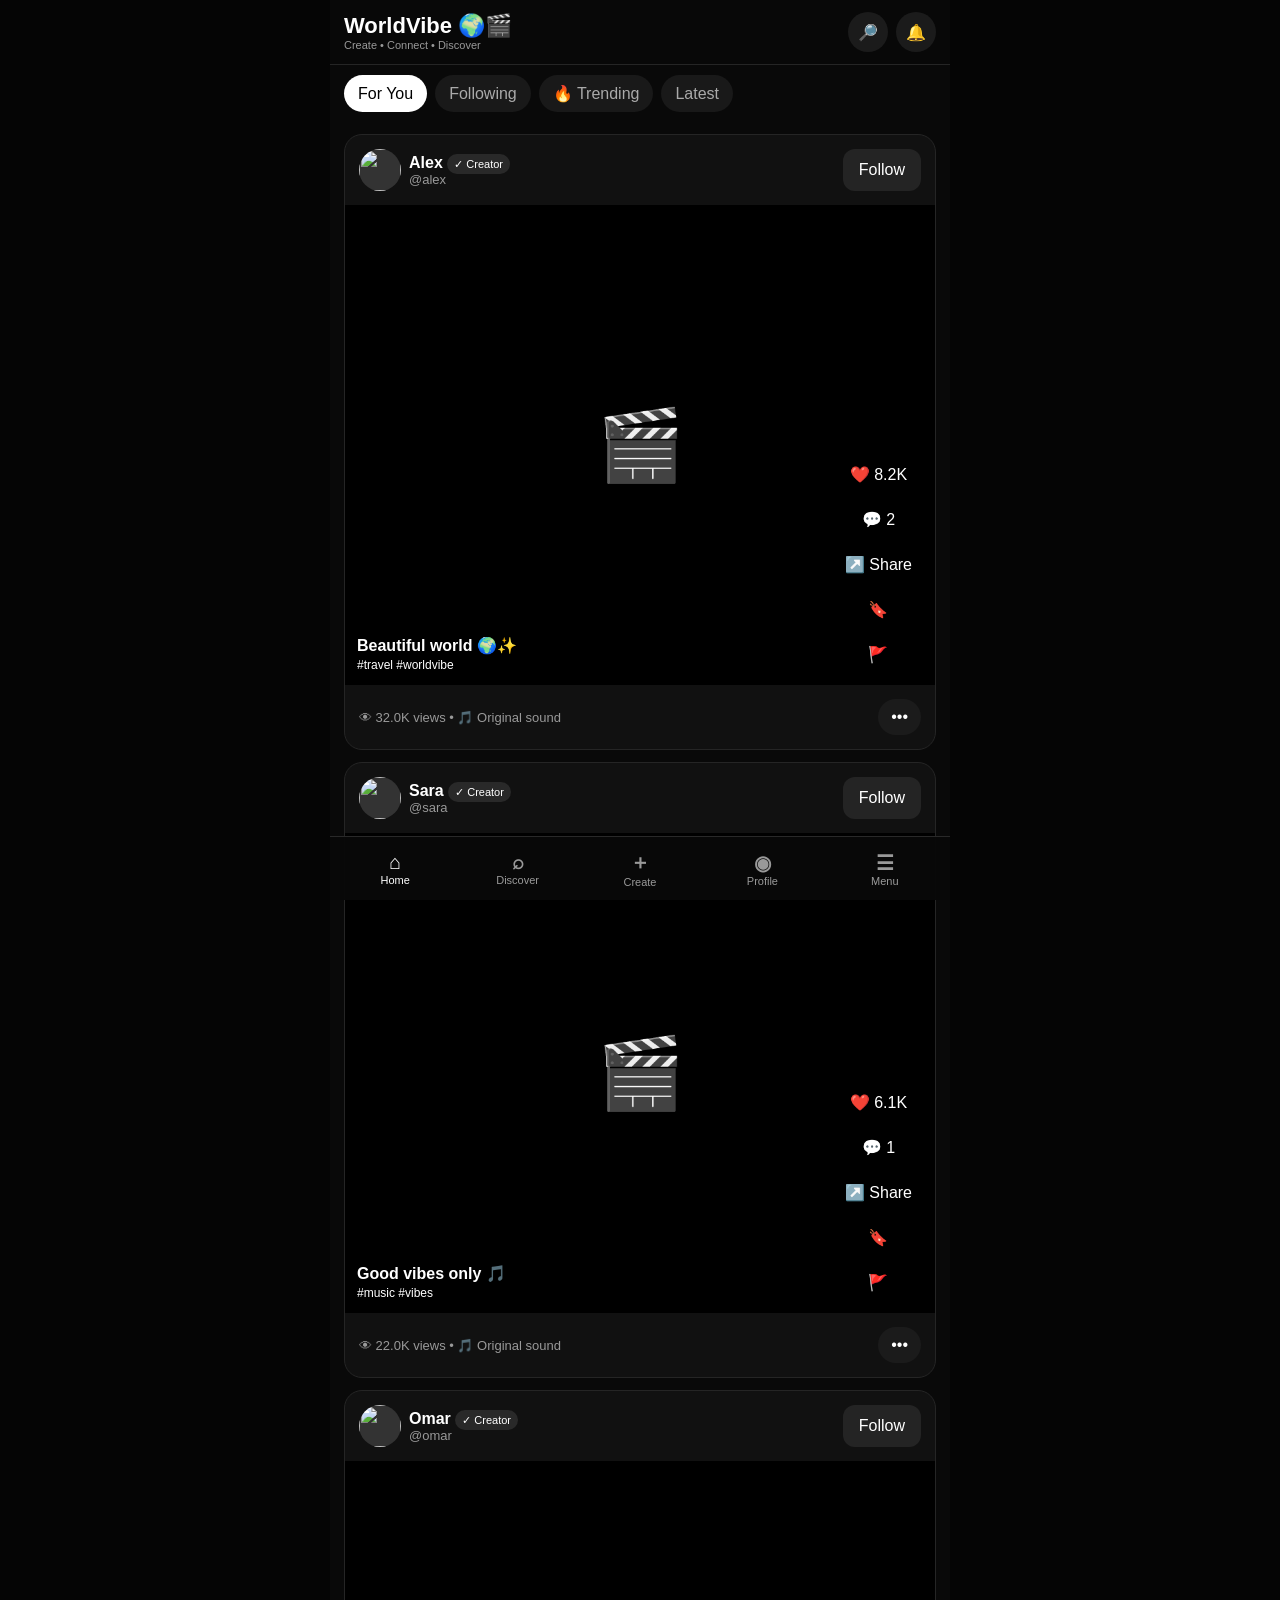
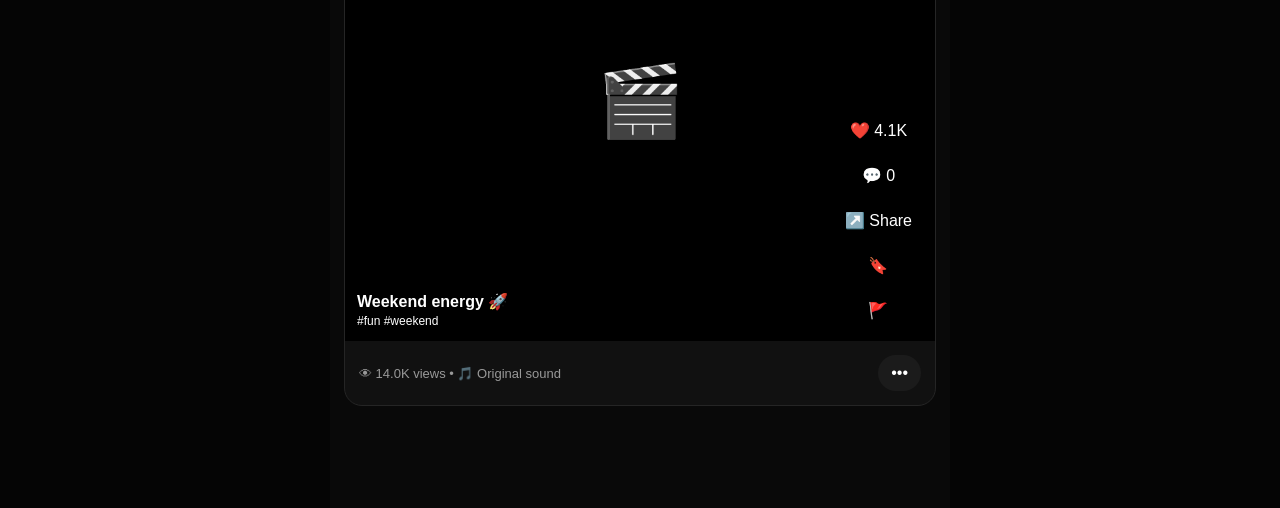
==== commit 74f60b85: "Update app.html" ====
--- a/app.html
+++ b/app.html
@@ -967,4 +967,1865 @@
 
       <b>ℹ️ About WorldVibe</b>
 
-      <p class+      <p class="muted">
+        WorldVibe 🌍🎬
+        <br>
+        Create • Connect • Discover
+      </p>
+
+    </div>
+
+
+    <div class="listitem">
+
+      <button
+        class="secondary"
+        onclick="openModal('legalModal')">
+        Terms • Privacy • Community Guidelines
+      </button>
+
+    </div>
+
+
+    <div class="listitem">
+
+      <button
+        class="danger"
+        onclick="confirmDelete()">
+        Delete Demo Account Data
+      </button>
+
+    </div>
+
+  </div>
+
+</main>
+
+
+<!-- BOTTOM NAV -->
+
+<nav class="nav">
+
+  <button
+    class="active"
+    onclick="openPage('home',this)">
+    <b>⌂</b>
+    Home
+  </button>
+
+  <button
+    onclick="openPage('discover',this)">
+    <b>⌕</b>
+    Discover
+  </button>
+
+  <button
+    onclick="openPage('upload',this)">
+    <b>＋</b>
+    Create
+  </button>
+
+  <button
+    onclick="openPage('profile',this)">
+    <b>◉</b>
+    Profile
+  </button>
+
+  <button
+    onclick="openPage('settings',this)">
+    <b>☰</b>
+    Menu
+  </button>
+
+</nav>
+
+</div>
+
+
+<!-- TOAST -->
+
+<div id="toast" class="toast"></div>
+
+
+<!-- SEARCH MODAL -->
+
+<div id="searchModal" class="modal">
+
+  <div class="sheet">
+
+    <button
+      class="close"
+      onclick="closeModal('searchModal')">
+      ×
+    </button>
+
+    <h2>Search WorldVibe</h2>
+
+    <input
+      id="globalSearch"
+      placeholder="Search..."
+      oninput="globalSearch()">
+
+    <div id="globalResults"></div>
+
+  </div>
+
+</div>
+
+
+<!-- COMMENTS -->
+
+<div id="commentsModal" class="modal">
+
+  <div class="sheet">
+
+    <button
+      class="close"
+      onclick="closeModal('commentsModal')">
+      ×
+    </button>
+
+    <h2>Comments</h2>
+
+    <div id="comments"></div>
+
+    <div class="row">
+
+      <input
+        id="commentInput"
+        placeholder="Write a comment...">
+
+      <button
+        class="primary"
+        onclick="addComment()">
+        Send
+      </button>
+
+    </div>
+
+  </div>
+
+</div>
+
+
+<!-- EDIT PROFILE -->
+
+<div id="editProfileModal" class="modal">
+
+  <div class="sheet">
+
+    <button
+      class="close"
+      onclick="closeModal('editProfileModal')">
+      ×
+    </button>
+
+    <h2>Edit Profile</h2>
+
+    <input
+      id="editName"
+      placeholder="Name">
+
+    <input
+      id="editHandle"
+      placeholder="Username">
+
+    <textarea
+      id="editBio"
+      placeholder="Bio"></textarea>
+
+    <input
+      id="editPhoto"
+      type="file"
+      accept="image/*">
+
+    <button
+      class="primary"
+      onclick="saveProfile()">
+      Save
+    </button>
+
+  </div>
+
+</div>
+
+
+<!-- REPORT -->
+
+<div id="reportModal" class="modal">
+
+  <div class="sheet">
+
+    <button
+      class="close"
+      onclick="closeModal('reportModal')">
+      ×
+    </button>
+
+    <h2>Report</h2>
+
+    <select id="reportReason">
+
+      <option>Spam</option>
+      <option>Harassment</option>
+      <option>Violence</option>
+      <option>Scam</option>
+      <option>Copyright</option>
+      <option>Other</option>
+
+    </select>
+
+    <textarea
+      placeholder="Additional details"></textarea>
+
+    <button
+      class="danger"
+      onclick="submitReport()">
+      Submit Report
+    </button>
+
+  </div>
+
+</div>
+
+
+<!-- COINS -->
+
+<div id="coinsModal" class="modal">
+
+  <div class="sheet">
+
+    <button
+      class="close"
+      onclick="closeModal('coinsModal')">
+      ×
+    </button>
+
+    <h2>Buy Coins</h2>
+
+    <p class="muted">
+      Demo purchase interface.
+      Real payment will be connected later.
+    </p>
+
+    <div class="grid">
+
+      <button
+        class="primary"
+        onclick="buyCoins(100)">
+        100 🪙
+      </button>
+
+      <button
+        class="primary"
+        onclick="buyCoins(500)">
+        500 🪙
+      </button>
+
+      <button
+        class="primary"
+        onclick="buyCoins(1000)">
+        1,000 🪙
+      </button>
+
+      <button
+        class="primary"
+        onclick="buyCoins(5000)">
+        5,000 🪙
+      </button>
+
+    </div>
+
+  </div>
+
+</div>
+
+
+<!-- WITHDRAW -->
+
+<div id="withdrawModal" class="modal">
+
+  <div class="sheet">
+
+    <button
+      class="close"
+      onclick="closeModal('withdrawModal')">
+      ×
+    </button>
+
+    <h2>Withdrawal</h2>
+
+    <p class="muted">
+      Real withdrawal requires secure backend,
+      identity verification and payment provider.
+    </p>
+
+    <select>
+
+      <option>Bank Transfer</option>
+      <option>PayPal</option>
+      <option>Other Supported Method</option>
+
+    </select>
+
+    <input
+      placeholder="Amount">
+
+    <button
+      class="primary"
+      onclick="toast('Withdrawal request saved as demo')">
+      Request Withdrawal
+    </button>
+
+  </div>
+
+</div>
+
+
+<!-- PRIVACY -->
+
+<div id="privacyModal" class="modal">
+
+  <div class="sheet">
+
+    <button
+      class="close"
+      onclick="closeModal('privacyModal')">
+      ×
+    </button>
+
+    <h2>Privacy Controls</h2>
+
+    <label>
+      <input type="checkbox">
+      Private account
+    </label>
+
+    <br>
+
+    <label>
+      <input type="checkbox" checked>
+      Allow messages
+    </label>
+
+    <br>
+
+    <label>
+      <input type="checkbox" checked>
+      Show activity status
+    </label>
+
+    <br>
+
+    <label>
+      <input type="checkbox" checked>
+      Allow downloads
+    </label>
+
+    <br><br>
+
+    <button
+      class="primary"
+      onclick="closeModal('privacyModal');toast('Privacy saved')">
+      Save
+    </button>
+
+  </div>
+
+</div>
+
+
+<!-- SECURITY -->
+
+<div id="securityModal" class="modal">
+
+  <div class="sheet">
+
+    <button
+      class="close"
+      onclick="closeModal('securityModal')">
+      ×
+    </button>
+
+    <h2>Security</h2>
+
+    <div class="notice">
+      🔐 Two-Factor Authentication
+    </div>
+
+    <button
+      class="primary"
+      onclick="toast('2FA setup UI ready')">
+      Enable 2FA
+    </button>
+
+    <h3>Active Sessions</h3>
+
+    <div class="notice">
+      📱 iPhone • Current Device
+    </div>
+
+    <button
+      class="secondary"
+      onclick="toast('Other sessions signed out')">
+      Sign Out Other Sessions
+    </button>
+
+  </div>
+
+</div>
+
+
+<!-- LEGAL -->
+
+<div id="legalModal" class="modal">
+
+  <div class="sheet">
+
+    <button
+      class="close"
+      onclick="closeModal('legalModal')">
+      ×
+    </button>
+
+    <h2>WorldVibe Policies</h2>
+
+    <h3>Terms</h3>
+
+    <p class="muted">
+      Use WorldVibe responsibly.
+      Do not upload illegal, harmful,
+      abusive or infringing content.
+    </p>
+
+    <h3>Privacy</h3>
+
+    <p class="muted">
+      A real deployment will store account
+      and content data through a secure backend.
+    </p>
+
+    <h3>Community Guidelines</h3>
+
+    <p class="muted">
+      No harassment, scams, dangerous content,
+      hate, exploitation or illegal activity.
+    </p>
+
+  </div>
+
+</div>
+
+
+<script>
+
+/* =========================
+   WORLDVIBE DATA
+========================= */
+
+const demoUsers=[
+
+ {
+  id:1,
+  name:"Alex",
+  handle:"@alex",
+  avatar:"https://i.pravatar.cc/150?img=12",
+  followers:12400
+ },
+
+ {
+  id:2,
+  name:"Sara",
+  handle:"@sara",
+  avatar:"https://i.pravatar.cc/150?img=32",
+  followers:9800
+ },
+
+ {
+  id:3,
+  name:"Omar",
+  handle:"@omar",
+  avatar:"https://i.pravatar.cc/150?img=53",
+  followers:7600
+ },
+
+ {
+  id:4,
+  name:"Maya",
+  handle:"@maya",
+  avatar:"https://i.pravatar.cc/150?img=44",
+  followers:5200
+ }
+
+];
+
+
+let posts=[
+
+ {
+  id:1,
+  user:demoUsers[0],
+  caption:"Beautiful world 🌍✨",
+  tags:"#travel #worldvibe",
+  likes:8200,
+  views:32000,
+  liked:false,
+  saved:false,
+  following:false,
+  comments:["Amazing!","🔥🔥🔥"]
+ },
+
+ {
+  id:2,
+  user:demoUsers[1],
+  caption:"Good vibes only 🎵",
+  tags:"#music #vibes",
+  likes:6100,
+  views:22000,
+  liked:false,
+  saved:false,
+  following:false,
+  comments:["Love this ❤️"]
+ },
+
+ {
+  id:3,
+  user:demoUsers[2],
+  caption:"Weekend energy 🚀",
+  tags:"#fun #weekend",
+  likes:4100,
+  views:14000,
+  liked:false,
+  saved:false,
+  following:false,
+  comments:[]
+ }
+
+];
+
+
+let myPosts=[];
+let drafts=[];
+let feedMode="foryou";
+let currentPost=null;
+let coins=1000;
+
+
+/* =========================
+   STORAGE
+========================= */
+
+function saveData(){
+
+ localStorage.setItem(
+  "worldvibe_posts",
+  JSON.stringify(myPosts)
+ );
+
+ localStorage.setItem(
+  "worldvibe_drafts",
+  JSON.stringify(drafts)
+ );
+
+ localStorage.setItem(
+  "worldvibe_coins",
+  coins
+ );
+
+}
+
+
+function loadData(){
+
+ try{
+
+  myPosts=
+   JSON.parse(
+    localStorage.getItem("worldvibe_posts")||"[]"
+   );
+
+  drafts=
+   JSON.parse(
+    localStorage.getItem("worldvibe_drafts")||"[]"
+   );
+
+  coins=
+   Number(
+    localStorage.getItem("worldvibe_coins")||1000
+   );
+
+ }catch(e){}
+
+ document.getElementById("coinBalance").textContent=coins;
+
+}
+
+
+/* =========================
+   HELPERS
+========================= */
+
+function toast(message){
+
+ const t=document.getElementById("toast");
+
+ t.textContent=message;
+
+ t.style.display="block";
+
+ clearTimeout(window.toastTimer);
+
+ window.toastTimer=setTimeout(
+  ()=>{
+   t.style.display="none";
+  },
+  2200
+ );
+
+}
+
+
+function openModal(id){
+
+ document.getElementById(id)
+ .classList.add("show");
+
+}
+
+
+function closeModal(id){
+
+ document.getElementById(id)
+ .classList.remove("show");
+
+}
+
+
+function esc(value){
+
+ return String(value||"")
+ .replace(/[&<>"']/g,function(m){
+
+  return {
+   "&":"&amp;",
+   "<":"&lt;",
+   ">":"&gt;",
+   '"':"&quot;",
+   "'":"&#39;"
+  }[m];
+
+ });
+
+}
+
+
+function fmt(n){
+
+ if(n>=1000000)
+  return (n/1000000).toFixed(1)+"M";
+
+ if(n>=1000)
+  return (n/1000).toFixed(1)+"K";
+
+ return n;
+
+}
+
+
+/* =========================
+   NAVIGATION
+========================= */
+
+function openPage(id,button){
+
+ document
+ .querySelectorAll(".page")
+ .forEach(p=>p.classList.remove("active"));
+
+ document
+ .getElementById(id)
+ .classList.add("active");
+
+ document
+ .querySelectorAll(".nav button")
+ .forEach(b=>b.classList.remove("active"));
+
+ if(button)
+  button.classList.add("active");
+
+ if(id==="home")
+  renderFeed();
+
+ if(id==="discover")
+  renderCreators();
+
+ if(id==="profile")
+  renderProfile();
+
+}
+
+
+function setFeed(mode,button){
+
+ feedMode=mode;
+
+ document
+ .querySelectorAll("#home .tabs button")
+ .forEach(b=>b.classList.remove("active"));
+
+ button.classList.add("active");
+
+ renderFeed();
+
+}
+
+
+/* =========================
+   FEED
+========================= */
+
+function allPosts(){
+
+ return [
+  ...myPosts,
+  ...posts
+ ];
+
+}
+
+
+function renderFeed(){
+
+ let arr=allPosts();
+
+ if(feedMode==="trending")
+  arr.sort((a,b)=>b.views-a.views);
+
+ if(feedMode==="latest")
+  arr=[...arr].reverse();
+
+ if(feedMode==="following")
+  arr=arr.filter(
+   p=>p.following || p.user.id===99
+  );
+
+
+ document.getElementById("feed").innerHTML=
+
+ arr.length
+
+ ?
+
+ arr.map(postCard).join("")
+
+ :
+
+ `<div class="section">
+   <div class="notice">
+    No videos here yet.
+   </div>
+  </div>`;
+
+}
+
+
+function postCard(post){
+
+ let media="";
+
+ if(post.media){
+
+  if(post.mediaType==="image"){
+
+   media=
+   `<img src="${post.media}">`;
+
+  }else{
+
+   media=
+   `<video src="${post.media}"
+    controls
+    playsinline></video>`;
+
+  }
+
+ }else{
+
+  media=
+  `<div class="videoPlaceholder">🎬</div>`;
+
+ }
+
+
+ return `
+
+ <article
+  class="card"
+  id="post${post.id}">
+
+  <div class="cardpad row">
+
+   <img
+    class="avatar"
+    src="${post.user.avatar ||
+    "https://i.pravatar.cc/100?img=1"}">
+
+   <div style="flex:1">
+
+    <b>${esc(post.user.name)}</b>
+
+    <span class="badge">
+     ✓ Creator
+    </span>
+
+    <div class="muted">
+     ${esc(post.user.handle)}
+    </div>
+
+   </div>
+
+   <button
+    class="secondary"
+    onclick="followUser(${post.id})">
+
+    ${post.following
+     ?"Following"
+     :"Follow"}
+
+   </button>
+
+  </div>
+
+
+  <div class="video">
+
+   ${media}
+
+   <div class="overlay">
+
+    <div class="caption">
+
+     <b>
+      ${esc(post.caption)}
+     </b>
+
+     <br>
+
+     <span class="small">
+      ${esc(post.tags||"")}
+     </span>
+
+    </div>
+
+
+    <div class="actions">
+
+     <button
+      class="action"
+      onclick="likePost(${post.id})">
+
+      ❤️ ${fmt(post.likes)}
+
+     </button>
+
+
+     <button
+      class="action"
+      onclick="showComments(${post.id})">
+
+      💬 ${post.comments.length}
+
+     </button>
+
+
+     <button
+      class="action"
+      onclick="sharePost(${post.id})">
+
+      ↗️ Share
+
+     </button>
+
+
+     <button
+      class="action"
+      onclick="savePost(${post.id})">
+
+      🔖
+
+     </button>
+
+
+     <button
+      class="action"
+      onclick="openReport(${post.id})">
+
+      🚩
+
+     </button>
+
+    </div>
+
+   </div>
+
+  </div>
+
+
+  <div class="cardpad row between">
+
+   <span class="muted">
+
+    👁 ${fmt(post.views)} views
+
+    • 🎵
+    ${esc(post.sound||"Original sound")}
+
+   </span>
+
+   <button
+    class="pill"
+    onclick="moreOptions(${post.id})">
+
+    •••
+
+   </button>
+
+  </div>
+
+ </article>
+
+ `;
+
+}
+
+
+/* =========================
+   LIKE / FOLLOW / SAVE
+========================= */
+
+function likePost(id){
+
+ let post=allPosts()
+ .find(p=>p.id===id);
+
+ if(!post)return;
+
+ post.liked=!post.liked;
+
+ post.likes +=
+  post.liked ? 1 : -1;
+
+ renderFeed();
+
+ toast(
+  post.liked
+  ?"Liked ❤️"
+  :"Like removed"
+ );
+
+}
+
+
+function followUser(id){
+
+ let post=allPosts()
+ .find(p=>p.id===id);
+
+ if(!post)return;
+
+ post.following=!post.following;
+
+ renderFeed();
+
+ toast(
+  post.following
+  ?"Following"
+  :"Unfollowed"
+ );
+
+}
+
+
+function savePost(id){
+
+ let post=allPosts()
+ .find(p=>p.id===id);
+
+ if(!post)return;
+
+ post.saved=!post.saved;
+
+ saveData();
+
+ toast(
+  post.saved
+  ?"Saved 🔖"
+  :"Removed from saved"
+ );
+
+}
+
+
+function moreOptions(id){
+
+ currentPost=
+ allPosts().find(p=>p.id===id);
+
+ toast("More options");
+
+}
+
+
+/* =========================
+   SHARE
+========================= */
+
+function sharePost(id){
+
+ const post=
+ allPosts().find(p=>p.id===id);
+
+ if(!post)return;
+
+ if(navigator.share){
+
+  navigator.share({
+
+   title:"WorldVibe 🌍🎬",
+
+   text:post.caption,
+
+   url:location.href
+
+  }).catch(()=>{});
+
+ }else{
+
+  if(navigator.clipboard){
+
+   navigator.clipboard.writeText(
+    location.href
+   );
+
+  }
+
+  toast("Link copied 🔗");
+
+ }
+
+}
+
+
+/* =========================
+   COMMENTS
+========================= */
+
+function showComments(id){
+
+ currentPost=
+ allPosts().find(p=>p.id===id);
+
+ if(!currentPost)return;
+
+ document.getElementById("comments").innerHTML=
+
+ currentPost.comments.length
+
+ ?
+
+ currentPost.comments
+ .map((comment,index)=>`
+
+  <div class="notice">
+
+   <div class="row between">
+
+    <span>
+     💬 ${esc(comment)}
+    </span>
+
+    <span class="muted">
+     ❤️
+    </span>
+
+   </div>
+
+  </div>
+
+ `).join("")
+
+ :
+
+ `<div class="muted">
+   No comments yet.
+  </div>`;
+
+ openModal("commentsModal");
+
+}
+
+
+function addComment(){
+
+ const input=
+ document.getElementById("commentInput");
+
+ const value=
+ input.value.trim();
+
+ if(!value || !currentPost)
+  return;
+
+ currentPost.comments.push(value);
+
+ input.value="";
+
+ showComments(currentPost.id);
+
+ renderFeed();
+
+ toast("Comment added 💬");
+
+}
+
+
+/* =========================
+   UPLOAD
+========================= */
+
+function previewUpload(){
+
+ const file=
+ document.getElementById("mediaFile")
+ .files[0];
+
+ if(!file)return;
+
+ const url=
+ URL.createObjectURL(file);
+
+ const box=
+ document.getElementById("uploadPreview");
+
+ if(file.type.startsWith("video/")){
+
+  box.innerHTML=
+  `<video
+   style="width:100%;max-height:300px"
+   controls
+   src="${url}">
+  </video>`;
+
+ }else{
+
+  box.innerHTML=
+  `<img
+   style="width:100%;max-height:300px;object-fit:contain"
+   src="${url}">`;
+
+ }
+
+}
+
+
+function publishPost(){
+
+ const file=
+ document.getElementById("mediaFile")
+ .files[0];
+
+ if(!file){
+
+  toast("Choose a video or photo first");
+
+  return;
+
+ }
+
+
+ const url=
+ URL.createObjectURL(file);
+
+
+ const post={
+
+  id:Date.now(),
+
+  user:{
+
+   id:99,
+
+   name:
+    document
+    .getElementById("profileName")
+    .textContent,
+
+   handle:
+    document
+    .getElementById("profileHandle")
+    .textContent,
+
+   avatar:
+    document
+    .getElementById("profileAvatar")
+    .src
+
+  },
+
+  caption:
+   document
+   .getElementById("caption")
+   .value
+   ||
+   "My new WorldVibe post 🌍",
+
+  tags:
+   document
+   .getElementById("hashtags")
+   .value,
+
+  likes:0,
+
+  views:0,
+
+  liked:false,
+
+  saved:false,
+
+  following:true,
+
+  comments:[],
+
+  media:url,
+
+  mediaType:
+   file.type.startsWith("image/")
+   ?"image"
+   :"video",
+
+  sound:
+   document
+   .getElementById("soundName")
+   .value
+   ||
+   "Original sound",
+
+  privacy:
+   document
+   .getElementById("privacy")
+   .value
+
+ };
+
+
+ myPosts.unshift(post);
+
+ saveData();
+
+ document.getElementById("mediaFile").value="";
+ document.getElementById("caption").value="";
+ document.getElementById("hashtags").value="";
+ document.getElementById("soundName").value="";
+
+ toast("Published 🚀");
+
+ openPage("home");
+
+}
+
+
+/* =========================
+   DRAFTS
+========================= */
+
+function saveDraft(){
+
+ drafts.push({
+
+  caption:
+   document
+   .getElementById("caption")
+   .value,
+
+  tags:
+   document
+   .getElementById("hashtags")
+   .value,
+
+  sound:
+   document
+   .getElementById("soundName")
+   .value,
+
+  date:
+   new Date().toLocaleString()
+
+ });
+
+ saveData();
+
+ toast("Draft saved 💾");
+
+}
+
+
+/* =========================
+   PROFILE
+========================= */
+
+function renderProfile(){
+
+ document.getElementById("profileContent")
+ .innerHTML=
+
+ myPosts.length
+
+ ?
+
+ myPosts.map(postCard).join("")
+
+ :
+
+ `<div class="section">
+
+   <div class="notice">
+
+    Your videos will appear here.
+
+   </div>
+
+  </div>`;
+
+}
+
+
+function profileTab(tab,button){
+
+ document
+ .querySelectorAll("#profile .tabs button")
+ .forEach(b=>b.classList.remove("active"));
+
+ button.classList.add("active");
+
+ const content=
+ document.getElementById("profileContent");
+
+
+ if(tab==="videos"){
+
+  renderProfile();
+
+  return;
+
+ }
+
+
+ if(tab==="drafts"){
+
+  content.innerHTML=
+
+  drafts.length
+
+  ?
+
+  drafts.map(d=>`
+
+   <div class="card cardpad">
+
+    <b>📝 Draft</b>
+
+    <p>${esc(d.caption)}</p>
+
+    <span class="muted">
+     ${esc(d.date)}
+    </span>
+
+   </div>
+
+  `).join("")
+
+  :
+
+  `<div class="section muted">
+    No drafts.
+   </div>`;
+
+  return;
+
+ }
+
+
+ let list=
+
+ tab==="saved"
+
+ ?
+
+ allPosts().filter(p=>p.saved)
+
+ :
+
+ allPosts().filter(p=>p.liked);
+
+
+ content.innerHTML=
+
+ list.length
+
+ ?
+
+ list.map(postCard).join("")
+
+ :
+
+ `<div class="section muted">
+   Nothing here yet.
+  </div>`;
+
+}
+
+
+/* =========================
+   EDIT PROFILE
+========================= */
+
+function saveProfile(){
+
+ const name=
+ document.getElementById("editName")
+ .value.trim();
+
+ const handle=
+ document.getElementById("editHandle")
+ .value.trim();
+
+ const bio=
+ document.getElementById("editBio")
+ .value.trim();
+
+
+ if(name)
+  document.getElementById("profileName")
+  .textContent=name;
+
+
+ if(handle)
+  document.getElementById("profileHandle")
+  .textContent=
+  handle.startsWith("@")
+  ?handle
+  :"@"+handle;
+
+
+ if(bio)
+  document.getElementById("profileBio")
+  .textContent=bio;
+
+
+ const file=
+ document.getElementById("editPhoto")
+ .files[0];
+
+
+ if(file){
+
+  document.getElementById("profileAvatar")
+  .src=
+  URL.createObjectURL(file);
+
+ }
+
+
+ closeModal("editProfileModal");
+
+ toast("Profile updated");
+
+}
+
+
+/* =========================
+   DISCOVER
+========================= */
+
+function renderCreators(){
+
+ document.getElementById("creators")
+ .innerHTML=
+
+ demoUsers.map(user=>`
+
+  <div class="notice row">
+
+   <img
+    class="avatar"
+    src="${user.avatar}">
+
+   <div style="flex:1">
+
+    <b>${user.name}</b>
+
+    <div class="muted">
+
+     ${user.handle}
+     •
+     ${fmt(user.followers)}
+     followers
+
+    </div>
+
+   </div>
+
+   <button
+    class="primary"
+    onclick="toast('Following ${user.name}')">
+
+    Follow
+
+   </button>
+
+  </div>
+
+ `).join("");
+
+}
+
+
+function searchAll(){
+
+ const q=
+ document
+ .getElementById("discoverSearch")
+ .value
+ .toLowerCase()
+ .trim();
+
+
+ if(!q){
+
+  document.getElementById("results")
+  .innerHTML=
+  "Type something above.";
+
+  return;
+
+ }
+
+
+ const result=
+ allPosts().filter(p=>
+
+  (
+   p.caption+
+   p.tags+
+   p.user.name+
+   p.user.handle
+  )
+  .toLowerCase()
+  .includes(q)
+
+ );
+
+
+ document.getElementById("results")
+ .innerHTML=
+
+ result.length
+
+ ?
+
+ result.map(postCard).join("")
+
+ :
+
+ "No results.";
+
+}
+
+
+function globalSearch(){
+
+ const q=
+ document
+ .getElementById("globalSearch")
+ .value
+ .toLowerCase()
+ .trim();
+
+
+ const result=
+ demoUsers.filter(user=>
+
+  (
+   user.name+
+   user.handle
+  )
+  .toLowerCase()
+  .includes(q)
+
+ );
+
+
+ document.getElementById("globalResults")
+ .innerHTML=
+
+ result.length
+
+ ?
+
+ result.map(user=>`
+
+  <div class="notice row">
+
+   <img
+    class="avatar"
+    src="${user.avatar}">
+
+   <div style="flex:1">
+
+    <b>${user.name}</b>
+
+    <div class="muted">
+     ${user.handle}
+    </div>
+
+   </div>
+
+   <button
+    class="primary"
+    onclick="toast('Following ${user.name}')">
+
+    Follow
+
+   </button>
+
+  </div>
+
+ `).join("")
+
+ :
+
+ `<div class="muted">
+   No users found.
+  </div>`;
+
+}
+
+
+/* =========================
+   REPORT
+========================= */
+
+function openReport(id){
+
+ currentPost=
+ allPosts().find(p=>p.id===id);
+
+ openModal("reportModal");
+
+}
+
+
+function submitReport(){
+
+ closeModal("reportModal");
+
+ toast("Report submitted 🚩");
+
+}
+
+
+/* =========================
+   COINS / GIFTS
+========================= */
+
+function gift(amount){
+
+ if(coins<amount){
+
+  toast("Not enough coins");
+
+  return;
+
+ }
+
+
+ coins-=amount;
+
+ document
+ .getElementById("coinBalance")
+ .textContent=coins;
+
+
+ document
+ .getElementById("giftHistory")
+ .innerHTML=
+ `
+  🎁 Sent gift worth
+  ${amount} coins
+  <br>
+ `+
+ document
+ .getElementById("giftHistory")
+ .innerHTML;
+
+
+ saveData();
+
+ toast("Gift sent 🎁");
+
+}
+
+
+function buyCoins(amount){
+
+ coins+=amount;
+
+ document
+ .getElementById("coinBalance")
+ .textContent=coins;
+
+ saveData();
+
+ closeModal("coinsModal");
+
+ toast(
+  amount+
+  " demo coins added 🪙"
+ );
+
+}
+
+
+/* =========================
+   THEME
+========================= */
+
+function toggleTheme(){
+
+ document
+ .body
+ .classList
+ .toggle("light");
+
+ localStorage.setItem(
+  "worldvibe_light",
+  document.body.classList.contains("light")
+ );
+
+}
+
+
+/* =========================
+   DATA EXPORT
+========================= */
+
+function exportData(){
+
+ const data={
+
+  profile:{
+
+   name:
+    document
+    .getElementById("profileName")
+    .textContent,
+
+   handle:
+    document
+    .getElementById("profileHandle")
+    .textContent
+
+  },
+
+  posts:myPosts,
+
+  drafts:drafts,
+
+  coins:coins
+
+ };
+
+
+ const blob=
+ new Blob(
+  [JSON.stringify(data,null,2)],
+  {type:"application/json"}
+ );
+
+
+ const url=
+ URL.createObjectURL(blob);
+
+
+ const a=
+ document.createElement("a");
+
+ a.href=url;
+
+ a.download=
+ "worldvibe-data.json";
+
+ a.click();
+
+ URL.revokeObjectURL(url);
+
+ toast("Data exported");
+
+}
+
+
+/* =========================
+   DELETE DEMO DATA
+========================= */
+
+function confirmDelete(){
+
+ if(
+  confirm(
+   "Delete all WorldVibe demo data?"
+  )
+ ){
+
+  localStorage.clear();
+
+  location.reload();
+
+ }
+
+}
+
+
+/* =========================
+   INITIALIZE
+========================= */
+
+loadData();
+
+
+if(
+ localStorage.getItem(
+  "worldvibe_light"
+ )==="true"
+){
+
+ document.body.classList.add("light");
+
+}
+
+
+document
+.getElementById("profileAvatar")
+.src=
+"https://i.pravatar.cc/150?img=68";
+
+
+renderFeed();
+
+renderCreators();
+
+renderProfile();
+
+</script>
+
+</body>
+</html>
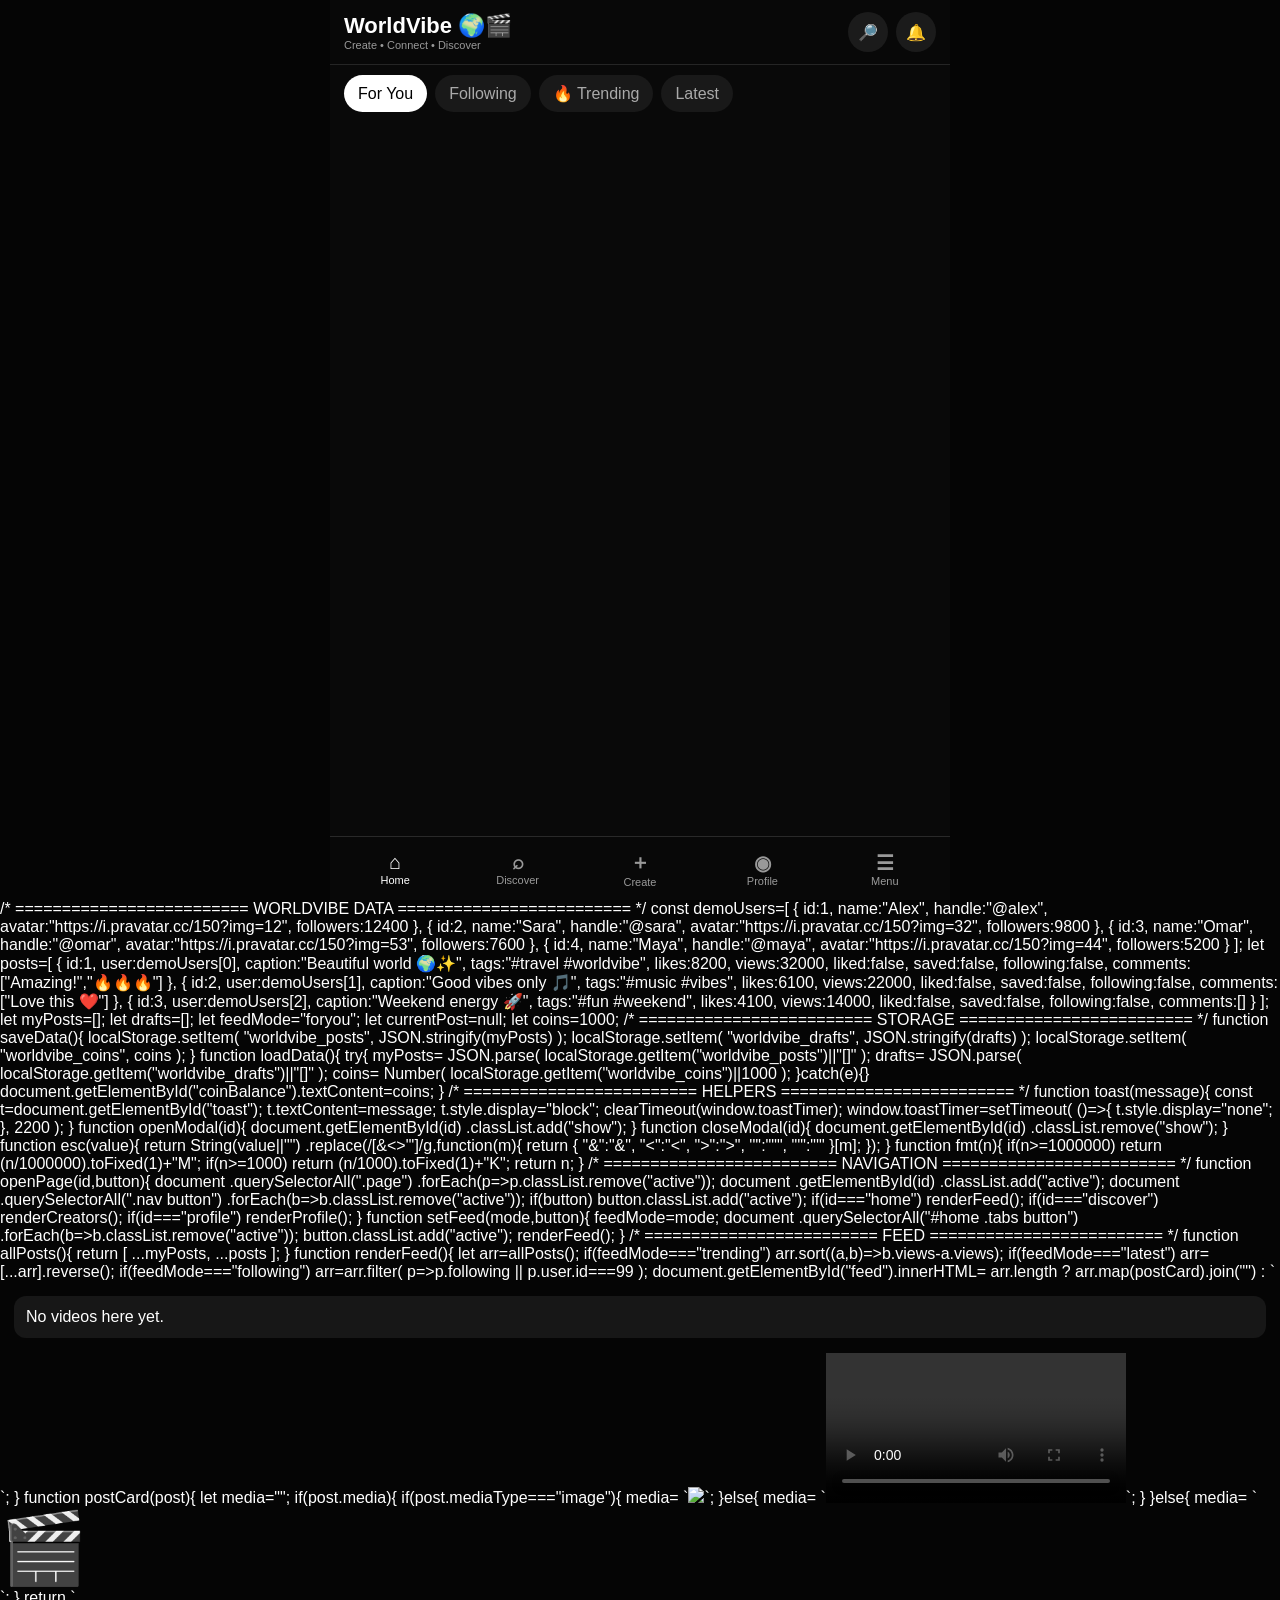
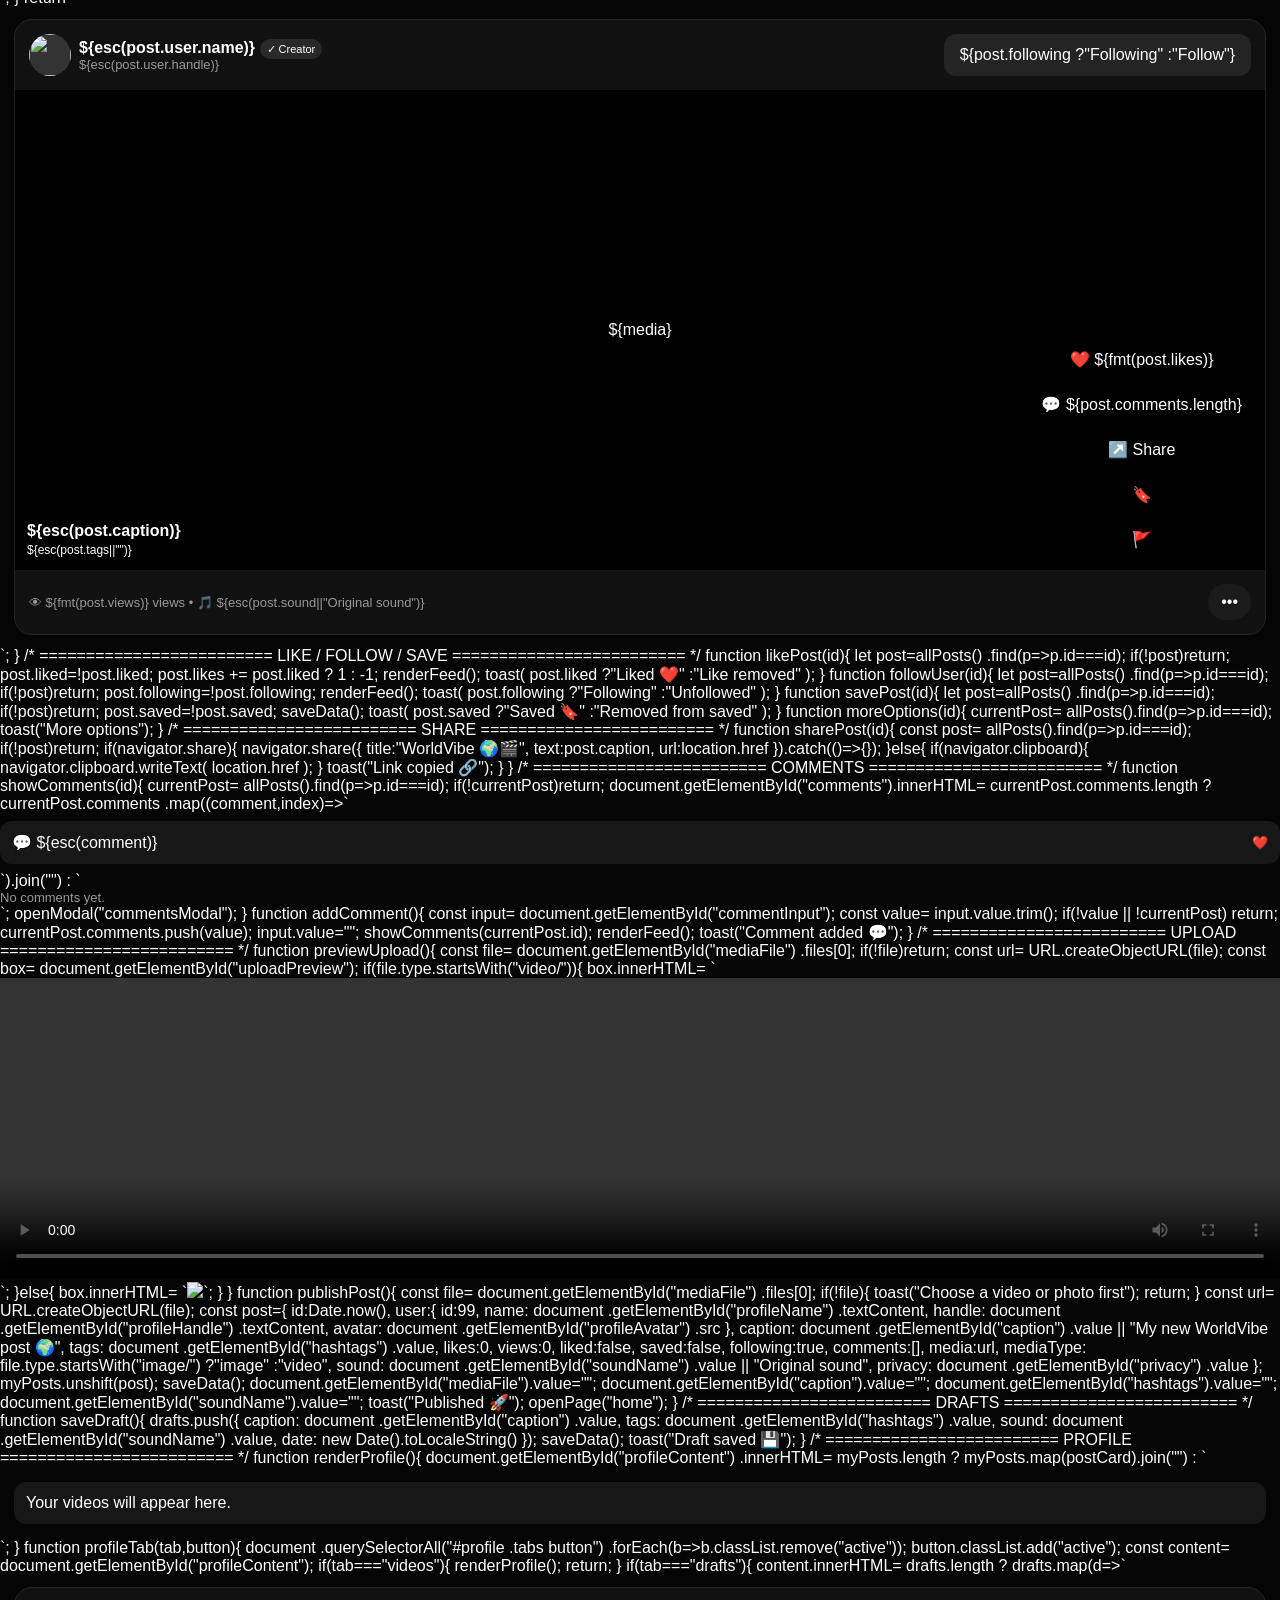
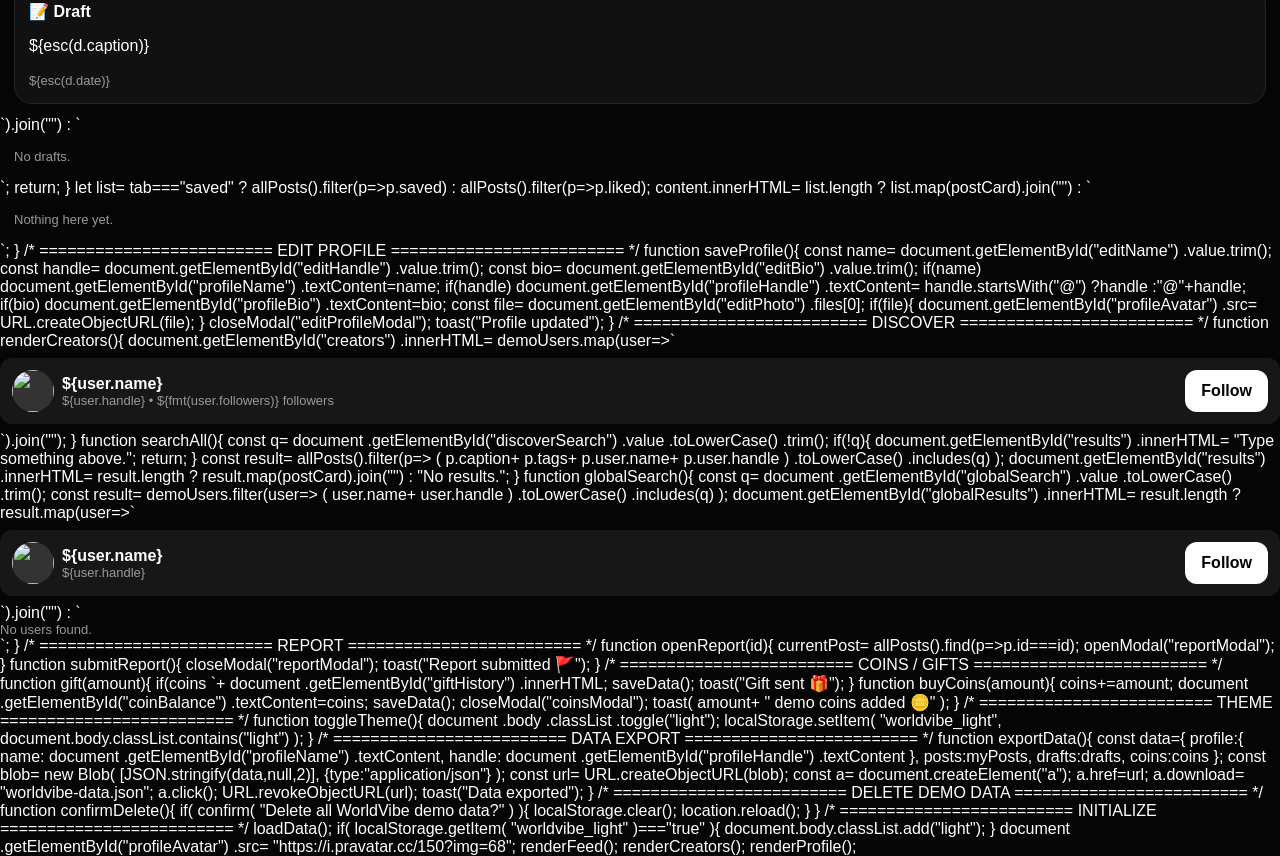
==== commit fc3f997e: "Update app.html" ====
--- a/app.html
+++ b/app.html
@@ -293,7 +293,52 @@
   </div>
 </header>
 
-
+<!-- AUTH MODAL -->
+
+<div id="authModal" class="modal">
+
+  <div class="sheet">
+
+    <button class="close" onclick="closeModal('authModal')">×</button>
+
+    <h2 id="authTitle">WorldVibe Login</h2>
+
+    <p class="muted">
+      Login or create your WorldVibe account.
+    </p>
+
+    <input
+      id="authEmail"
+      type="email"
+      placeholder="Email">
+
+    <input
+      id="authPassword"
+      type="password"
+      placeholder="Password">
+
+    <button
+      class="primary"
+      style="width:100%;margin-top:8px"
+      onclick="firebaseLogin()">
+      Login
+    </button>
+
+    <button
+      class="secondary"
+      style="width:100%;margin-top:8px"
+      onclick="firebaseSignup()">
+      Create Account
+    </button>
+
+    <div id="authStatus"
+      class="notice"
+      style="display:none">
+    </div>
+
+  </div>
+
+</div>
 <!-- HOME -->
 
 <main id="home" class="page active">
@@ -1416,9 +1461,128 @@
 
 </div>
 
-
+<script type="module">
+  import { initializeApp } from "https://www.gstatic.com/firebasejs/12.1.0/firebase-app.js";
+  import { getAuth } from "https://www.gstatic.com/firebasejs/12.1.0/firebase-auth.js";
+  import { getFirestore } from "https://www.gstatic.com/firebasejs/12.1.0/firebase-firestore.js";
+
+  const firebaseConfig = {
+    apiKey: "AIzaSyArCb63lgx3tGMm1QPYQzeLNN7awL8Gx3A",
+    authDomain: "worldvibe-9f531.firebaseapp.com",
+    projectId: "worldvibe-9f531",
+    storageBucket: "worldvibe-9f531.firebasestorage.app",
+    messagingSenderId: "148680723994",
+    appId: "1:148680723994:web:c9cf32cd47d7a3ec190ba3",
+    measurementId: "G-WZ9G2B2EDP"
+  };
+
+  const firebaseApp = initializeApp(firebaseConfig);
+  const firebaseAuth = getAuth(firebaseApp);
+  const firebaseDB = getFirestore(firebaseApp);
+
+  window.firebaseApp = firebaseApp;
+  window.firebaseAuth = firebaseAuth;
+  window.firebaseDB = firebaseDB;
+
+  console.log("WorldVibe Firebase connected ✅");
+</script>
 <script>
-
+<script>
+async function firebaseSignup(){
+
+  const email =
+    document.getElementById("authEmail").value.trim();
+
+  const password =
+    document.getElementById("authPassword").value;
+
+  const status =
+    document.getElementById("authStatus");
+
+  if(!email || !password){
+    status.style.display="block";
+    status.textContent="Email and password required.";
+    return;
+  }
+
+  if(password.length < 6){
+    status.style.display="block";
+    status.textContent="Password must be at least 6 characters.";
+    return;
+  }
+
+  try{
+
+    const { createUserWithEmailAndPassword } =
+      await import("https://www.gstatic.com/firebasejs/12.1.0/firebase-auth.js");
+
+    await createUserWithEmailAndPassword(
+      window.firebaseAuth,
+      email,
+      password
+    );
+
+    status.style.display="block";
+    status.textContent="Account created successfully ✅";
+
+    setTimeout(()=>{
+      closeModal("authModal");
+    },1200);
+
+  }catch(error){
+
+    status.style.display="block";
+    status.textContent=error.message;
+
+  }
+
+}
+
+
+async function firebaseLogin(){
+
+  const email =
+    document.getElementById("authEmail").value.trim();
+
+  const password =
+    document.getElementById("authPassword").value;
+
+  const status =
+    document.getElementById("authStatus");
+
+  if(!email || !password){
+    status.style.display="block";
+    status.textContent="Email and password required.";
+    return;
+  }
+
+  try{
+
+    const { signInWithEmailAndPassword } =
+      await import("https://www.gstatic.com/firebasejs/12.1.0/firebase-auth.js");
+
+    await signInWithEmailAndPassword(
+      window.firebaseAuth,
+      email,
+      password
+    );
+
+    status.style.display="block";
+    status.textContent="Login successful ✅";
+
+    setTimeout(()=>{
+      closeModal("authModal");
+    },1200);
+
+  }catch(error){
+
+    status.style.display="block";
+    status.textContent=error.message;
+
+  }
+
+}
+</script>
 /* =========================
    WORLDVIBE DATA
 ========================= */
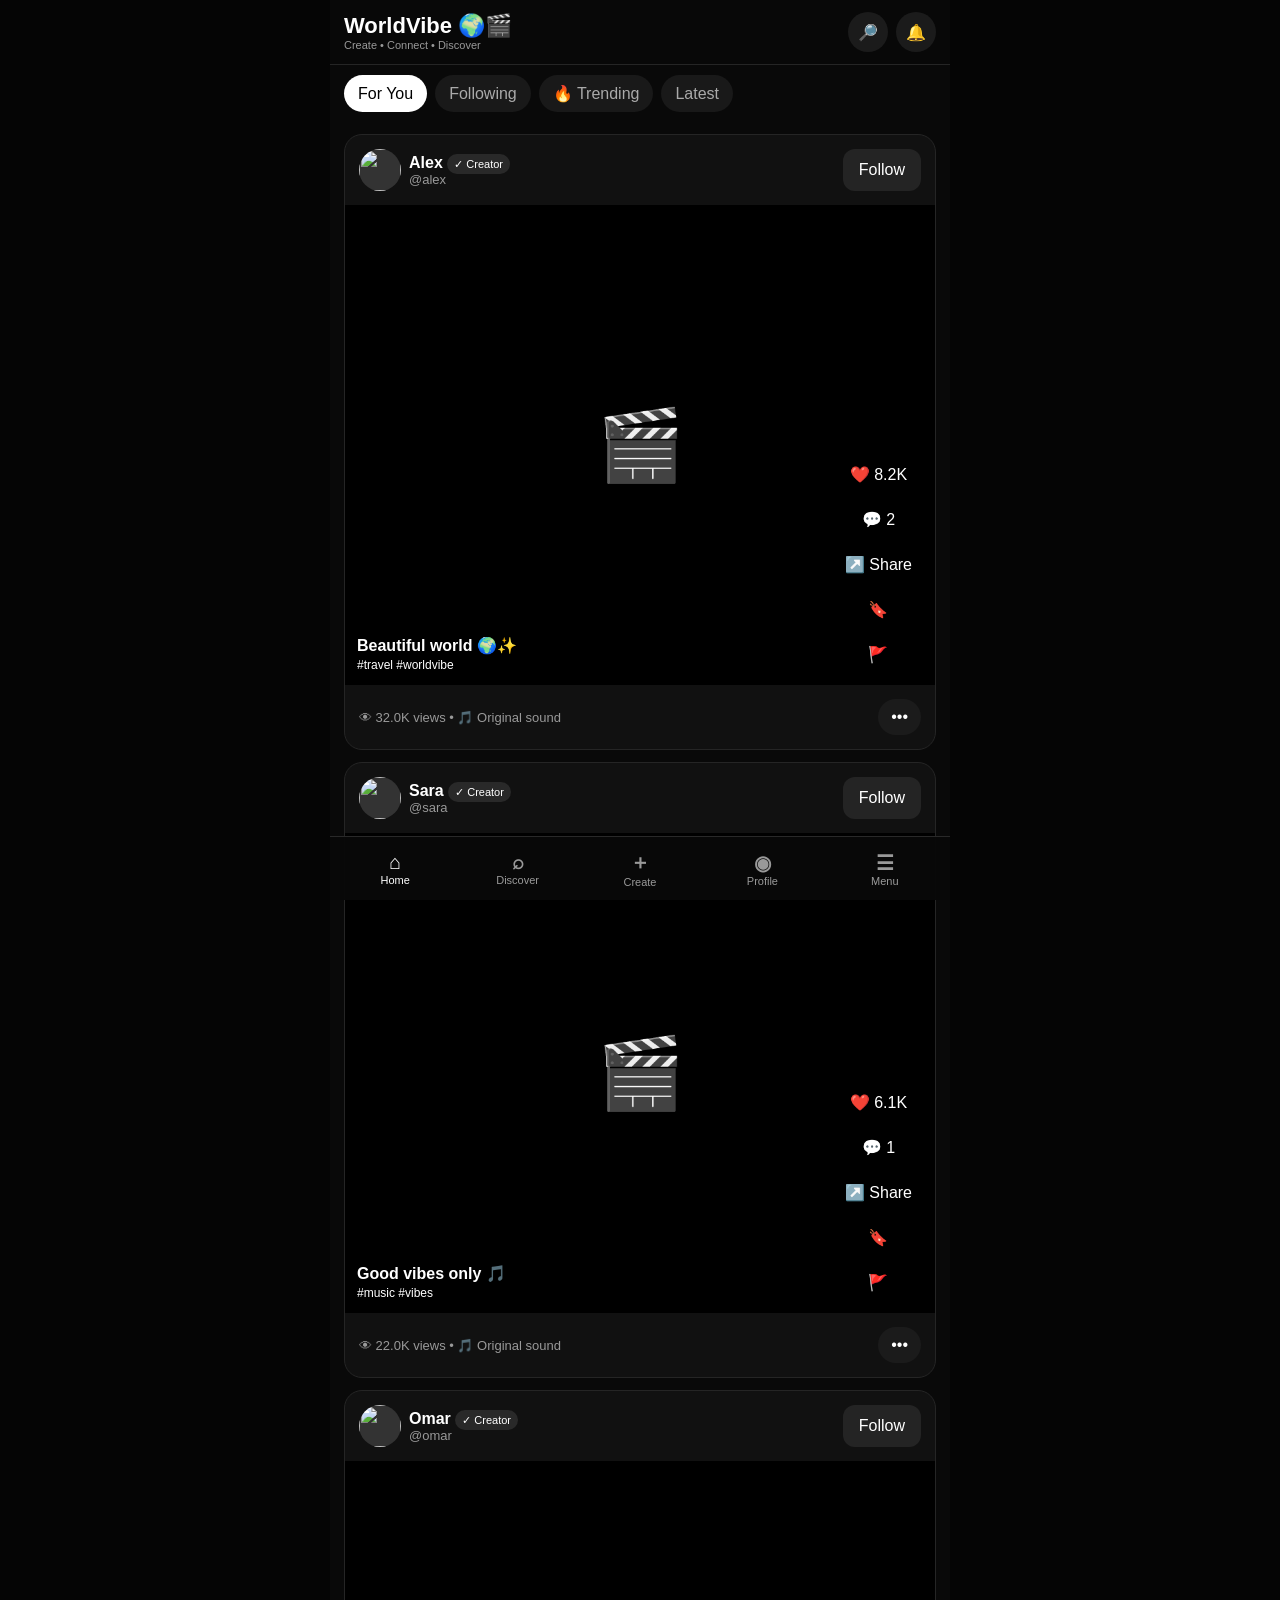
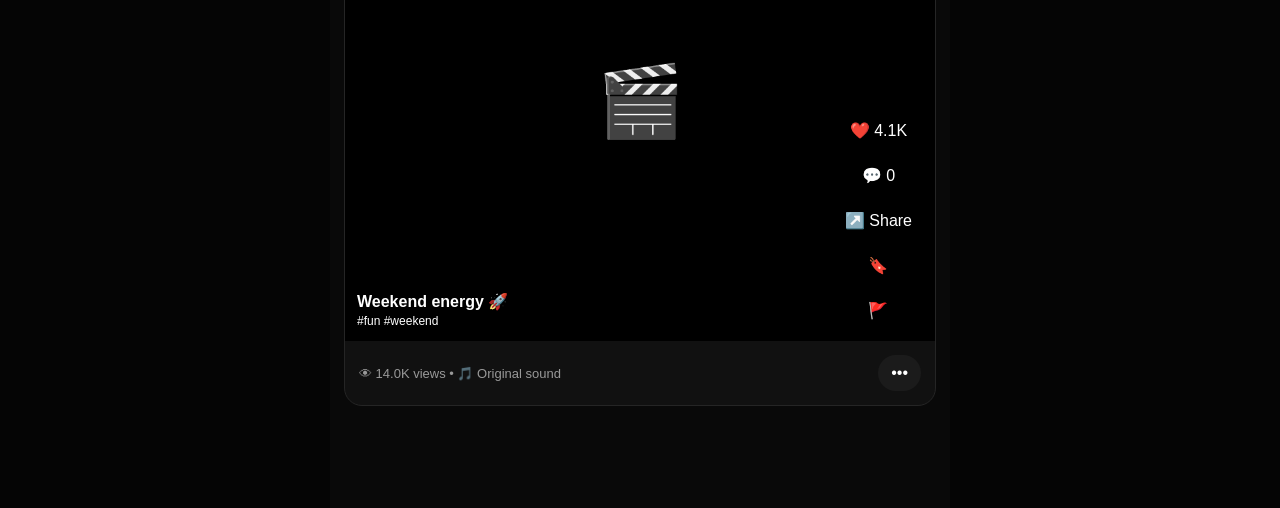
==== commit d5d354a9: "Update app.html" ====
--- a/app.html
+++ b/app.html
@@ -1487,7 +1487,6 @@
   console.log("WorldVibe Firebase connected ✅");
 </script>
 <script>
-<script>
 async function firebaseSignup(){
 
   const email =
@@ -1583,6 +1582,8 @@
 
 }
 </script>
+
+<script>
 /* =========================
    WORLDVIBE DATA
 ========================= */
